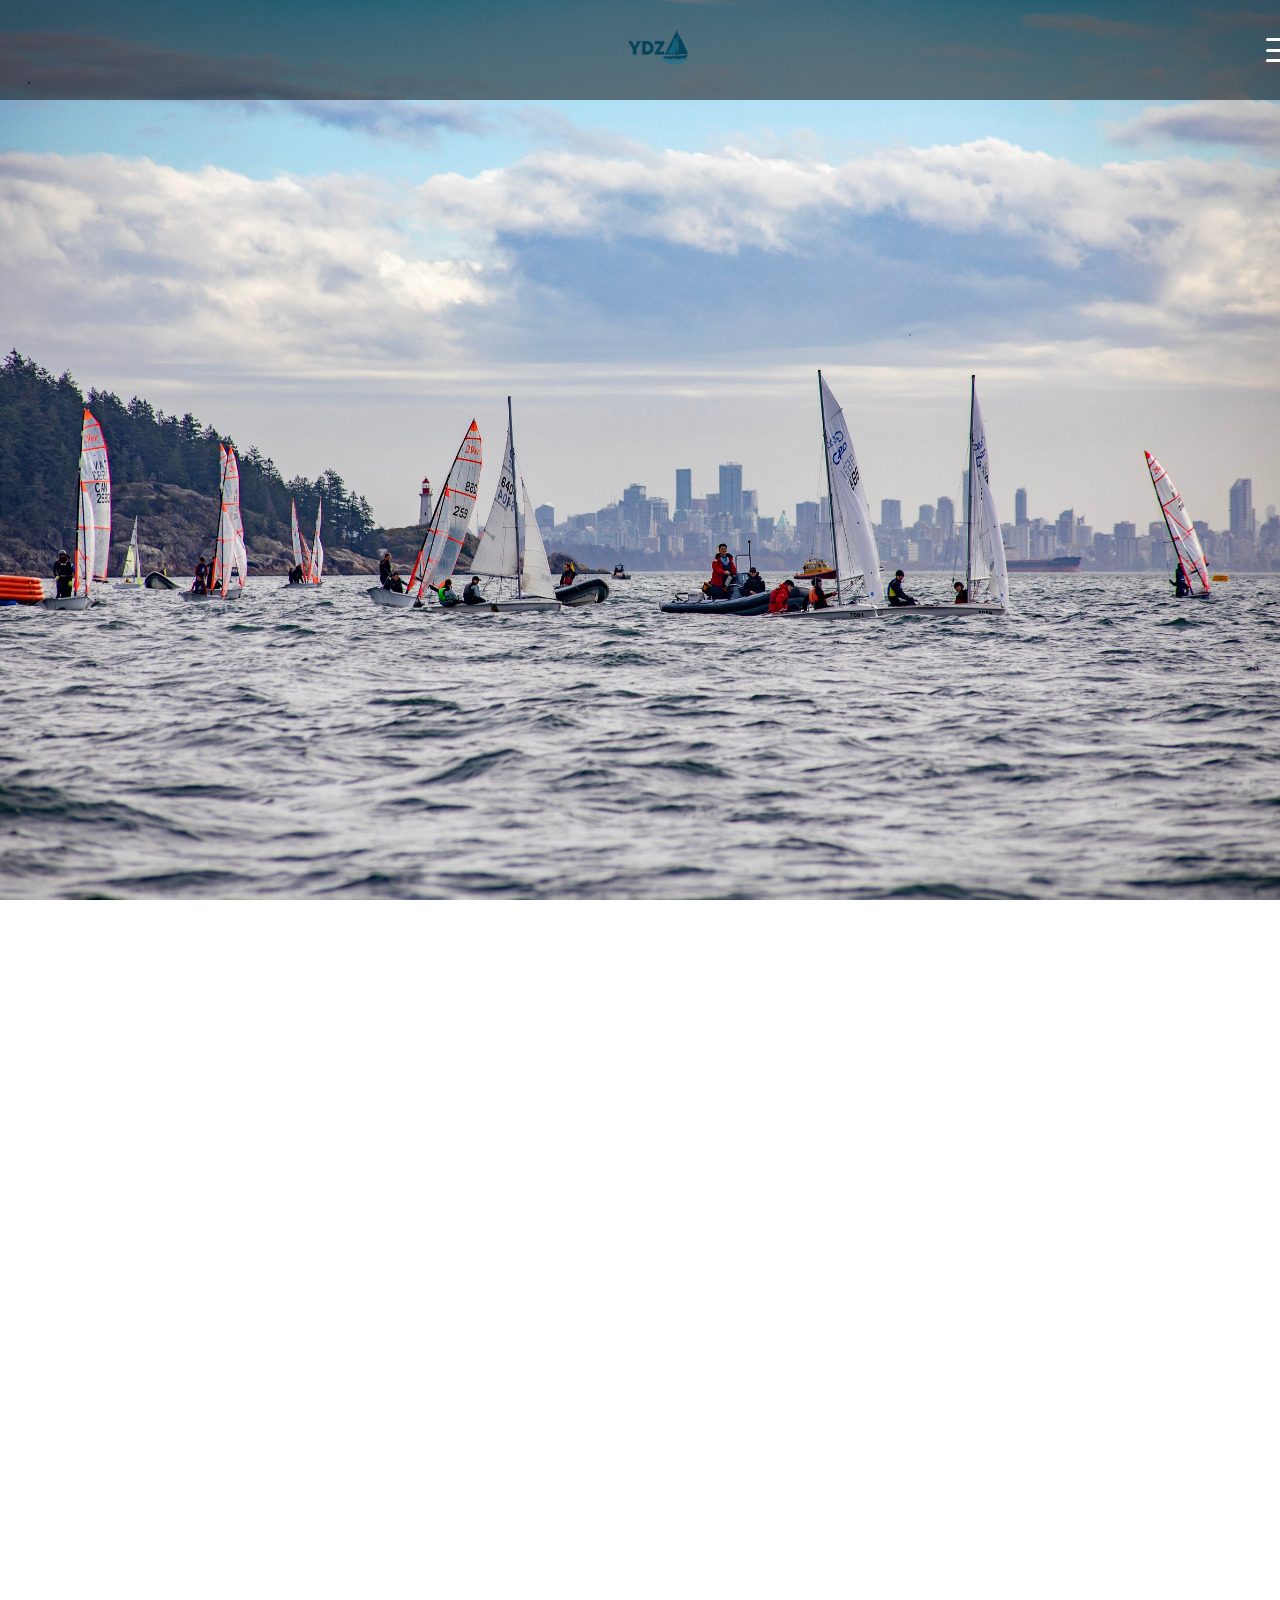
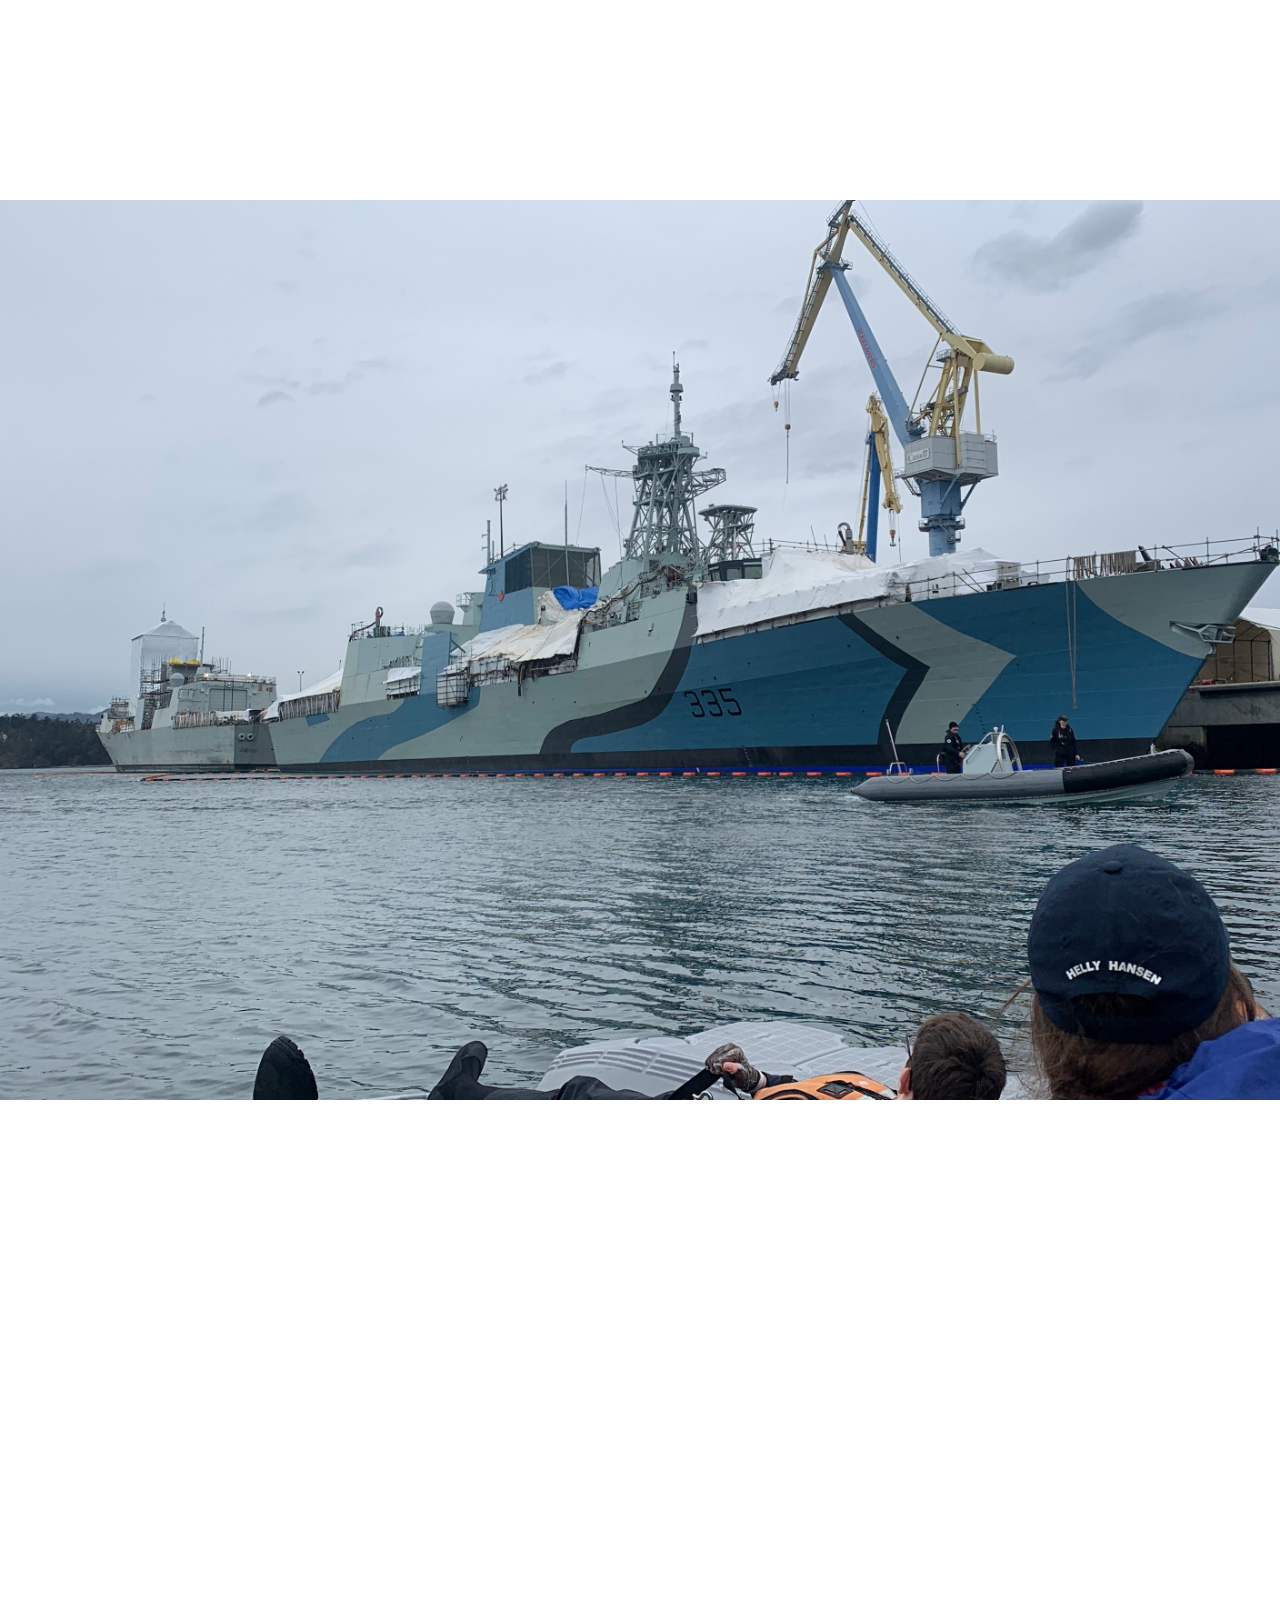
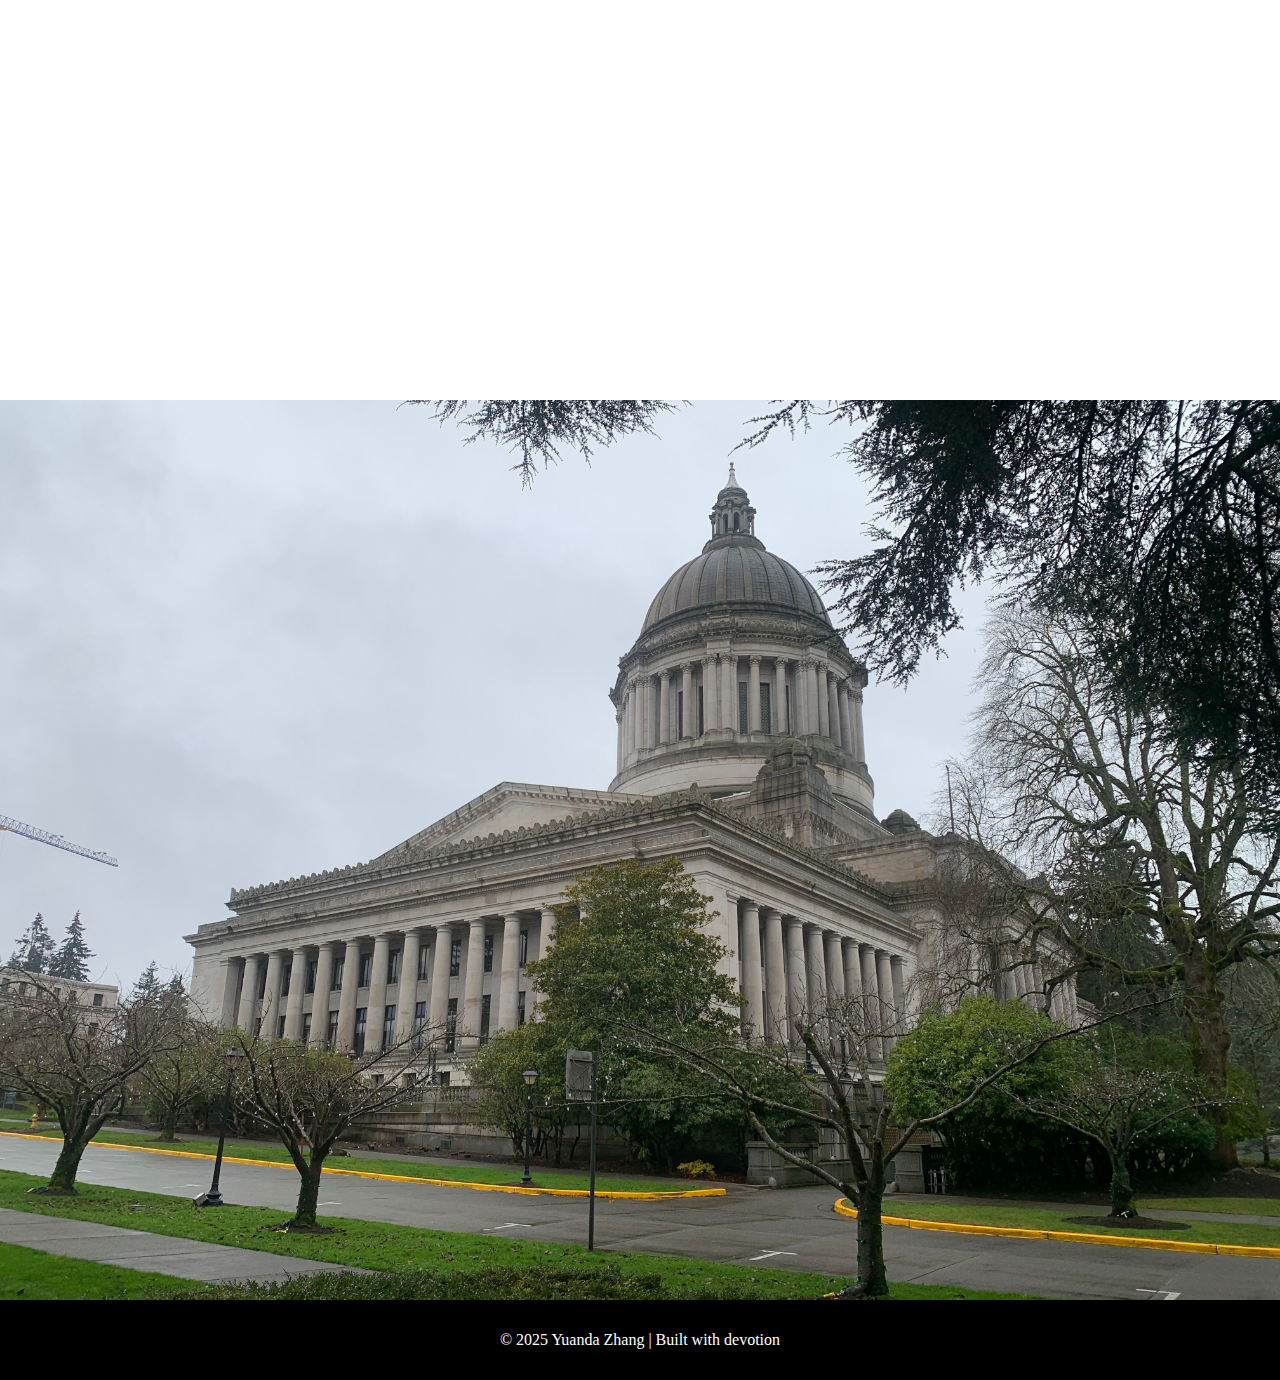
==== index.html @ a69a42a0 "Update index.html" ====
<!DOCTYPE html>
<html lang="en">
<head>
    <meta charset="UTF-8">
    <meta name="viewport" content="width=device-width, initial-scale=1.0">
    <title>World of YDZ</title>
    <style>
        /* Reset, Layout, and Overscroll */
        html, body {
            margin: 0;
            padding: 0;
            overflow-x: hidden;
            overscroll-behavior-y: none; /* Prevent bouncing past top */
        }

        /* Background Sections */
        .background {
            width: 100%;
            height: 100vh;
            background-size: cover;
            background-position: center;
        }
        .bg1 { background-image: url('pumpkinbowlbg.jpeg'); }
        .bg-ship { background-image: url('shipbg.jpeg'); }
        .bg2 { background-image: url('beachbg.jpeg'); }

        /* Header Bar */
        header {
            position: fixed;
            top: 0;
            left: 0;
            width: 100%;
            height: 100px; /* Thicker header */
            background: rgba(0, 0, 0, 0.5);
            display: flex;
            justify-content: center; /* Center the logo */
            align-items: center;
            padding: 0 20px;
            z-index: 10;
        }

        /* Logo Image */
        .logo {
            width: 80px; /* Bigger logo */
            height: 80px;
            object-fit: contain;
        }

        /* Dropdown Menu Positioned Right */
        .dropdown {
            position: absolute;
            top: 50%;
            right: 30px; /* Keep menu visible */
            transform: translateY(-50%);
        }
        .menu-button {
            width: 24px; /* Smaller hamburger */
            height: 24px;
            display: flex;
            flex-direction: column;
            justify-content: space-between;
            background: none;
            border: none;
            padding: 0;
            cursor: pointer;
        }
        .menu-button span {
            display: block;
            width: 100%;
            height: 3px; /* Thinner lines */
            background: white;
            border-radius: 2px;
        }
        .dropdown-content {
            display: none;
            position: absolute;
            right: 0;
            background-color: rgba(0,0,0,0.8);
            min-width: 120px;
            box-shadow: 0 4px 8px rgba(0,0,0,0.2);
            margin-top: 10px;
        }
        .dropdown-content a {
            color: white;
            padding: 10px;
            text-decoration: none;
            display: block;
            text-align: center;
        }
        .dropdown-content a:hover {
            background: rgba(255,255,255,0.2);
        }
        .dropdown:hover .dropdown-content {
            display: block;
        }

        /* Footer */
        footer {
            background: black;
            color: white;
            text-align: center;
            padding: 15px 0;
            position: relative;
            z-index: 5;
        }
        /* Stack backgrounds */
        .bg1, .bg-ship, .bg2 {
            position: relative;
            z-index: -1;
        }
        .bg-ship { margin-top: 100vh; }
        .bg2 { margin-top: 100vh; }
    </style>
</head>
<body>
    <!-- Header with Centered Logo and Hamburger Menu -->
    <header>
        <a href="index.html"><img src="logo1.png" alt="Logo" class="logo"></a>
        <div class="dropdown">
            <button class="menu-button">
                <span></span>
                <span></span>
                <span></span>
            </button>
            <div class="dropdown-content">
                <a href="about.html">About</a>
                <a href="contact.html">Contact</a>
            </div>
        </div>
    </header>

    <!-- Background Sections -->
    <div class="background bg1"></div>
    <div class="background bg-ship"></div>
    <div class="background bg2"></div>

    <!-- Footer Always at Bottom -->
    <footer>
        <p>&copy; 2025 Yuanda Zhang | Built with devotion</p>
    </footer>
</body>
</html>
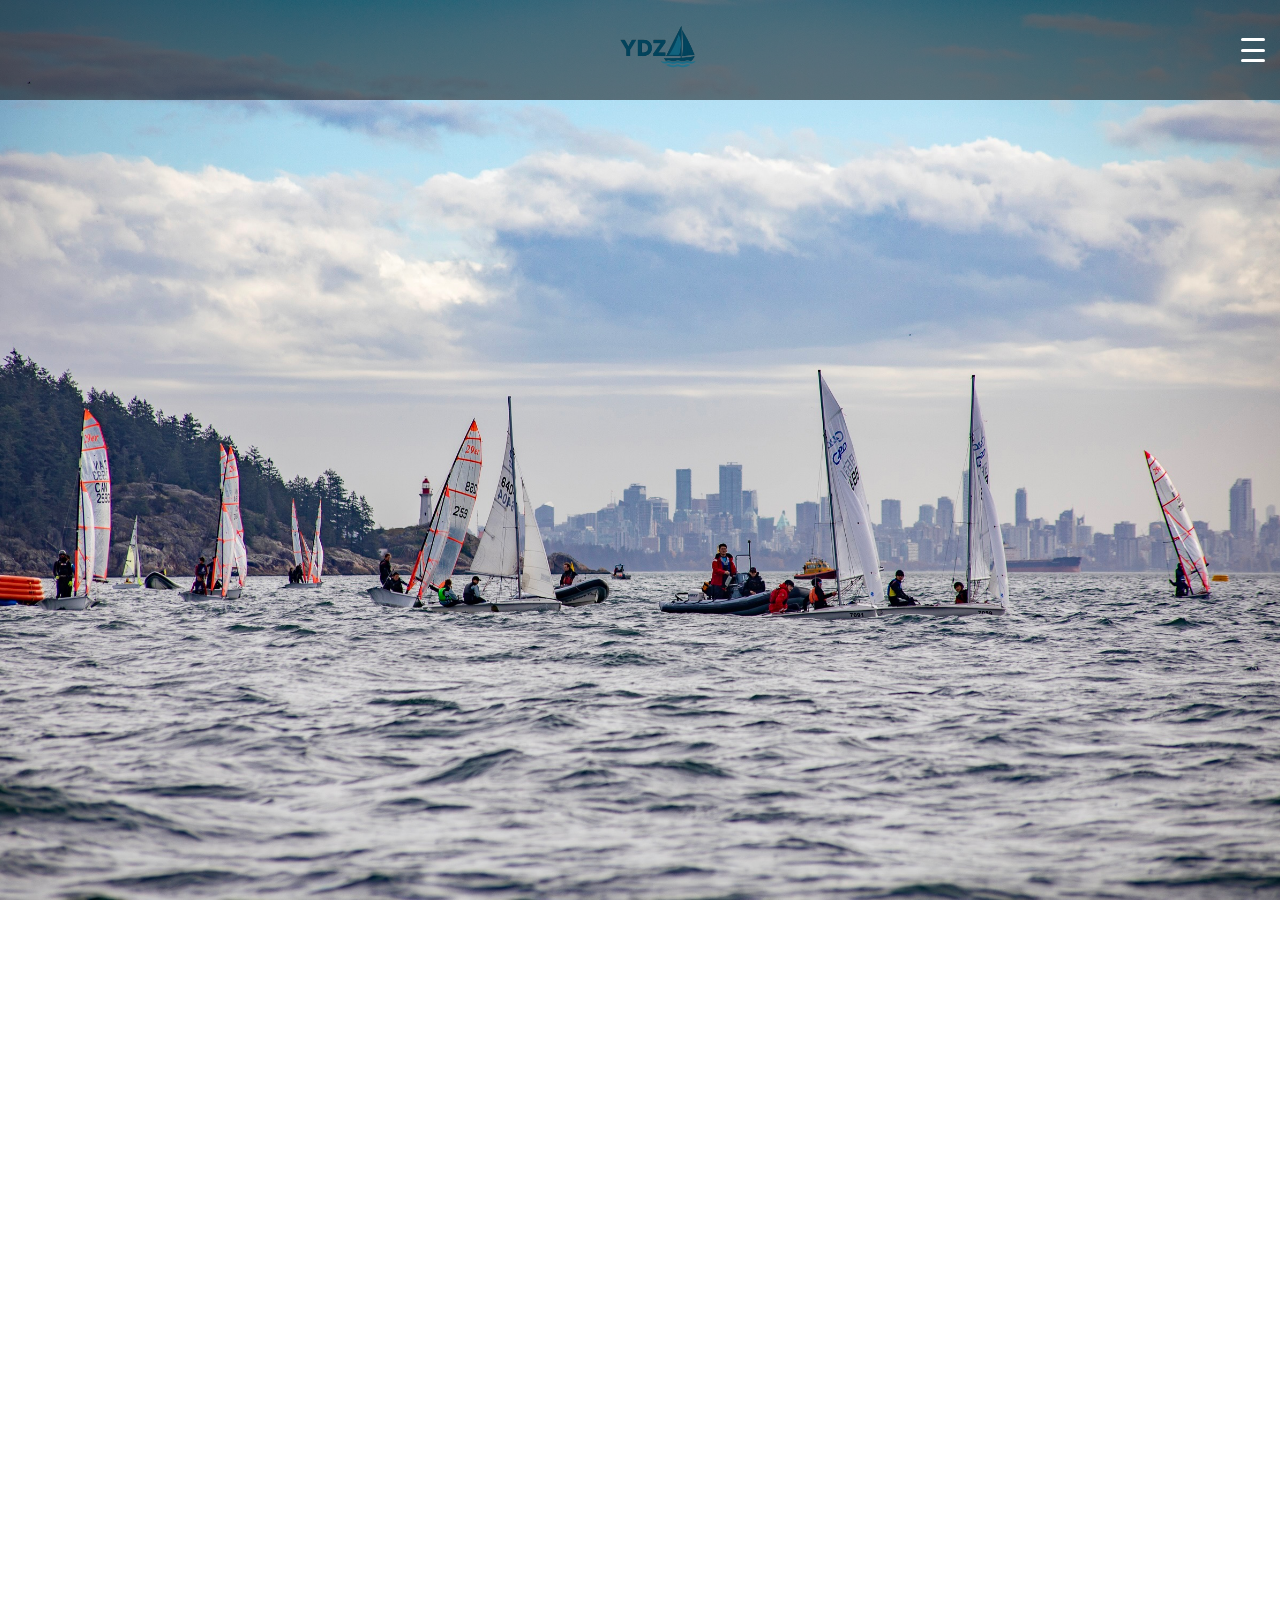
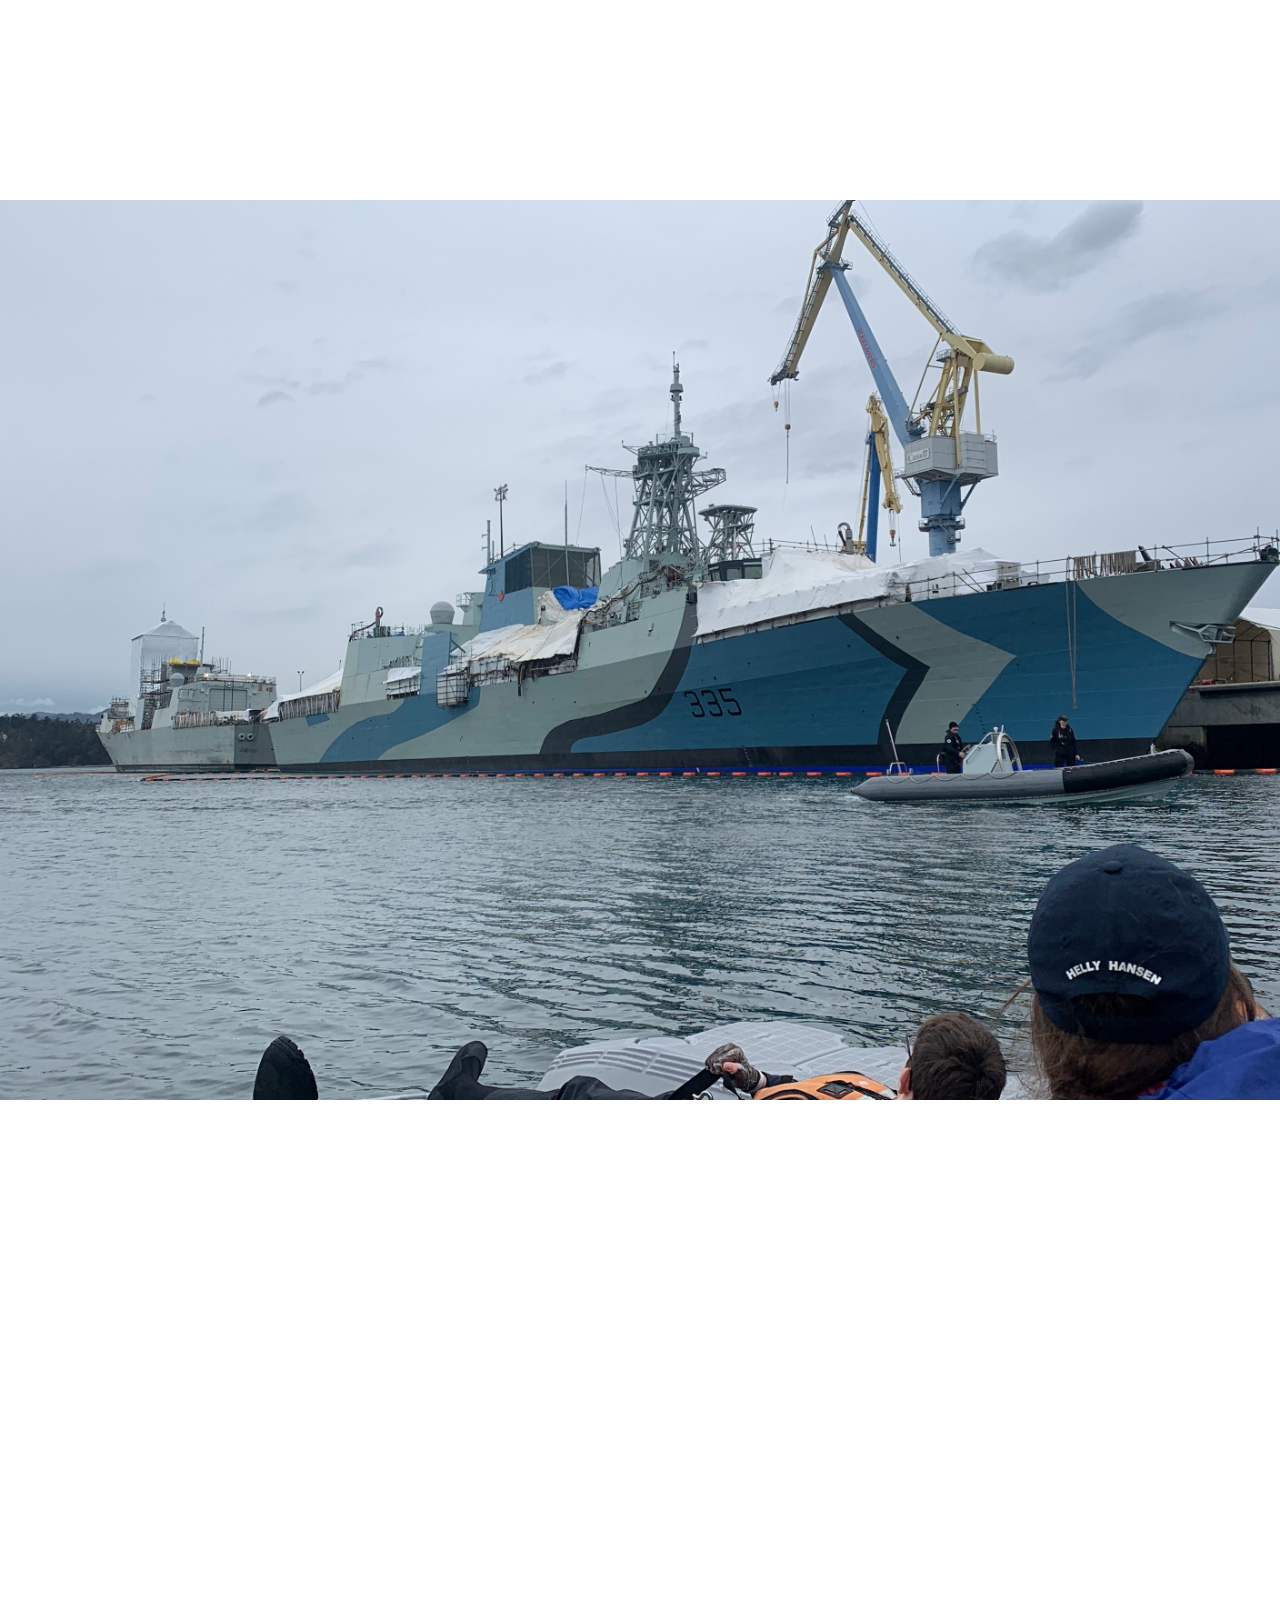
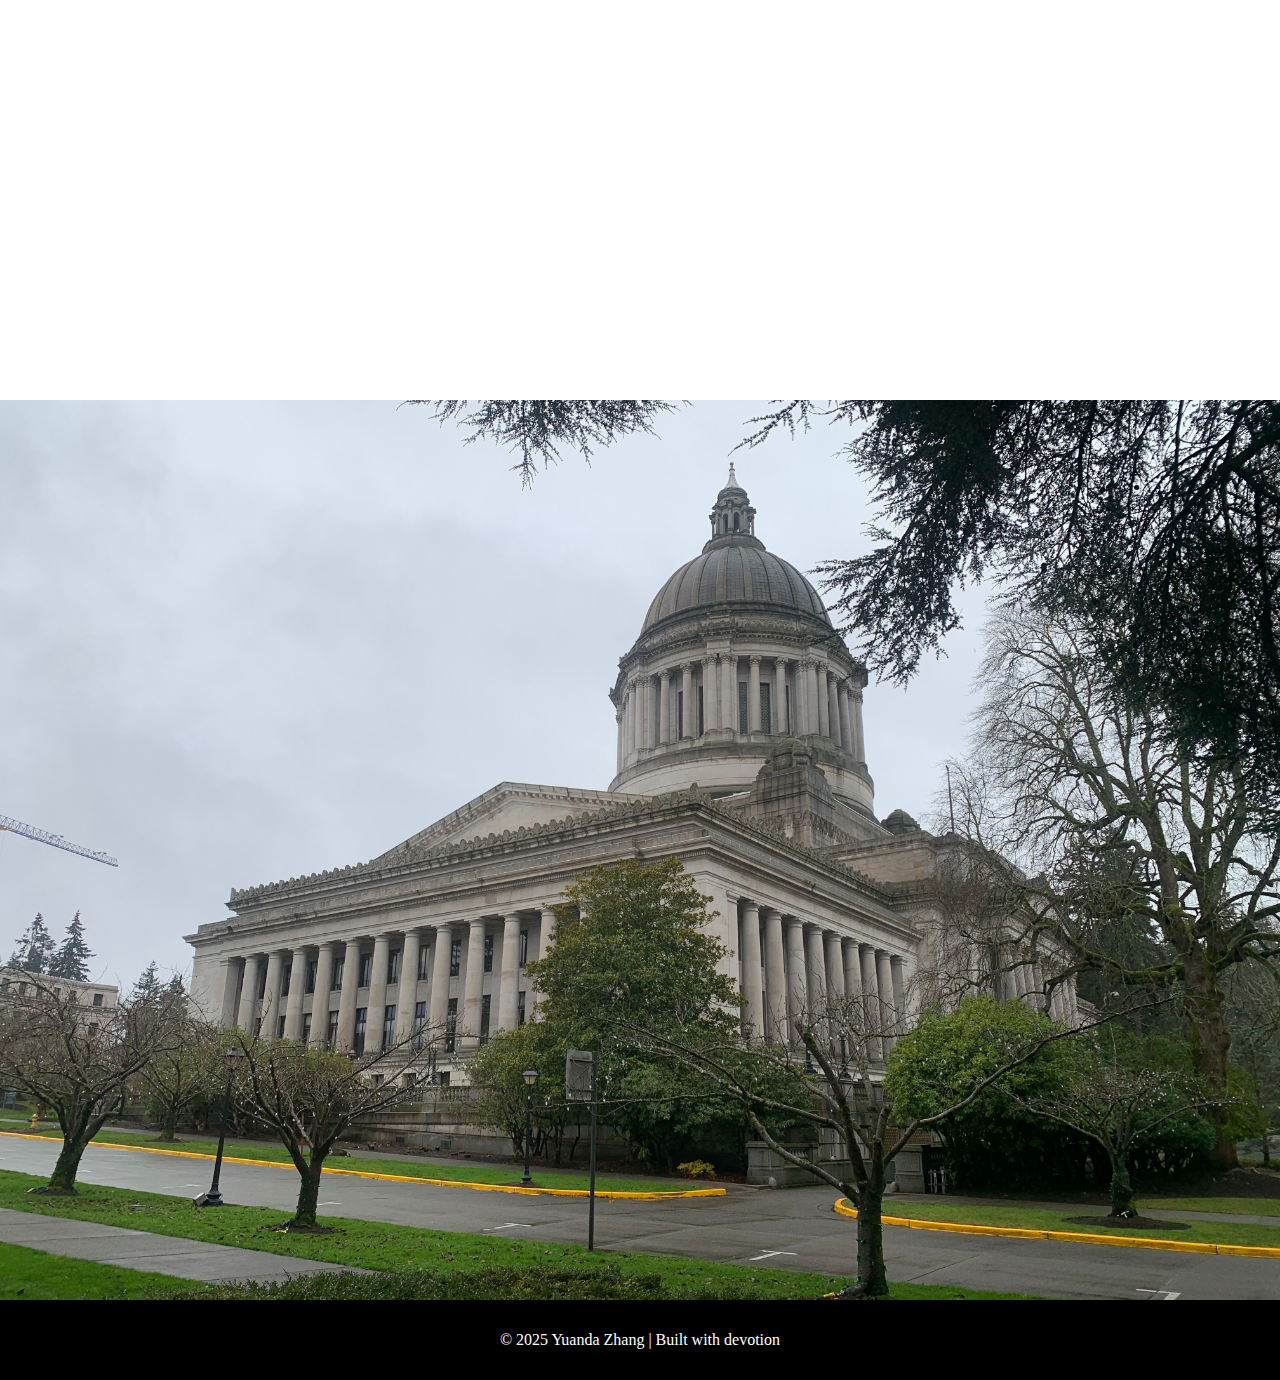
==== commit b3419b85: "Update index.html" ====
--- a/index.html
+++ b/index.html
@@ -41,8 +41,8 @@
 
         /* Logo Image */
         .logo {
-            width: 80px; /* Bigger logo */
-            height: 80px;
+            width: 100px; /* Bigger logo */
+            height: 100px;
             object-fit: contain;
         }
 
@@ -50,7 +50,7 @@
         .dropdown {
             position: absolute;
             top: 50%;
-            right: 30px; /* Keep menu visible */
+            right: 55px; /* Keep menu visible */
             transform: translateY(-50%);
         }
         .menu-button {
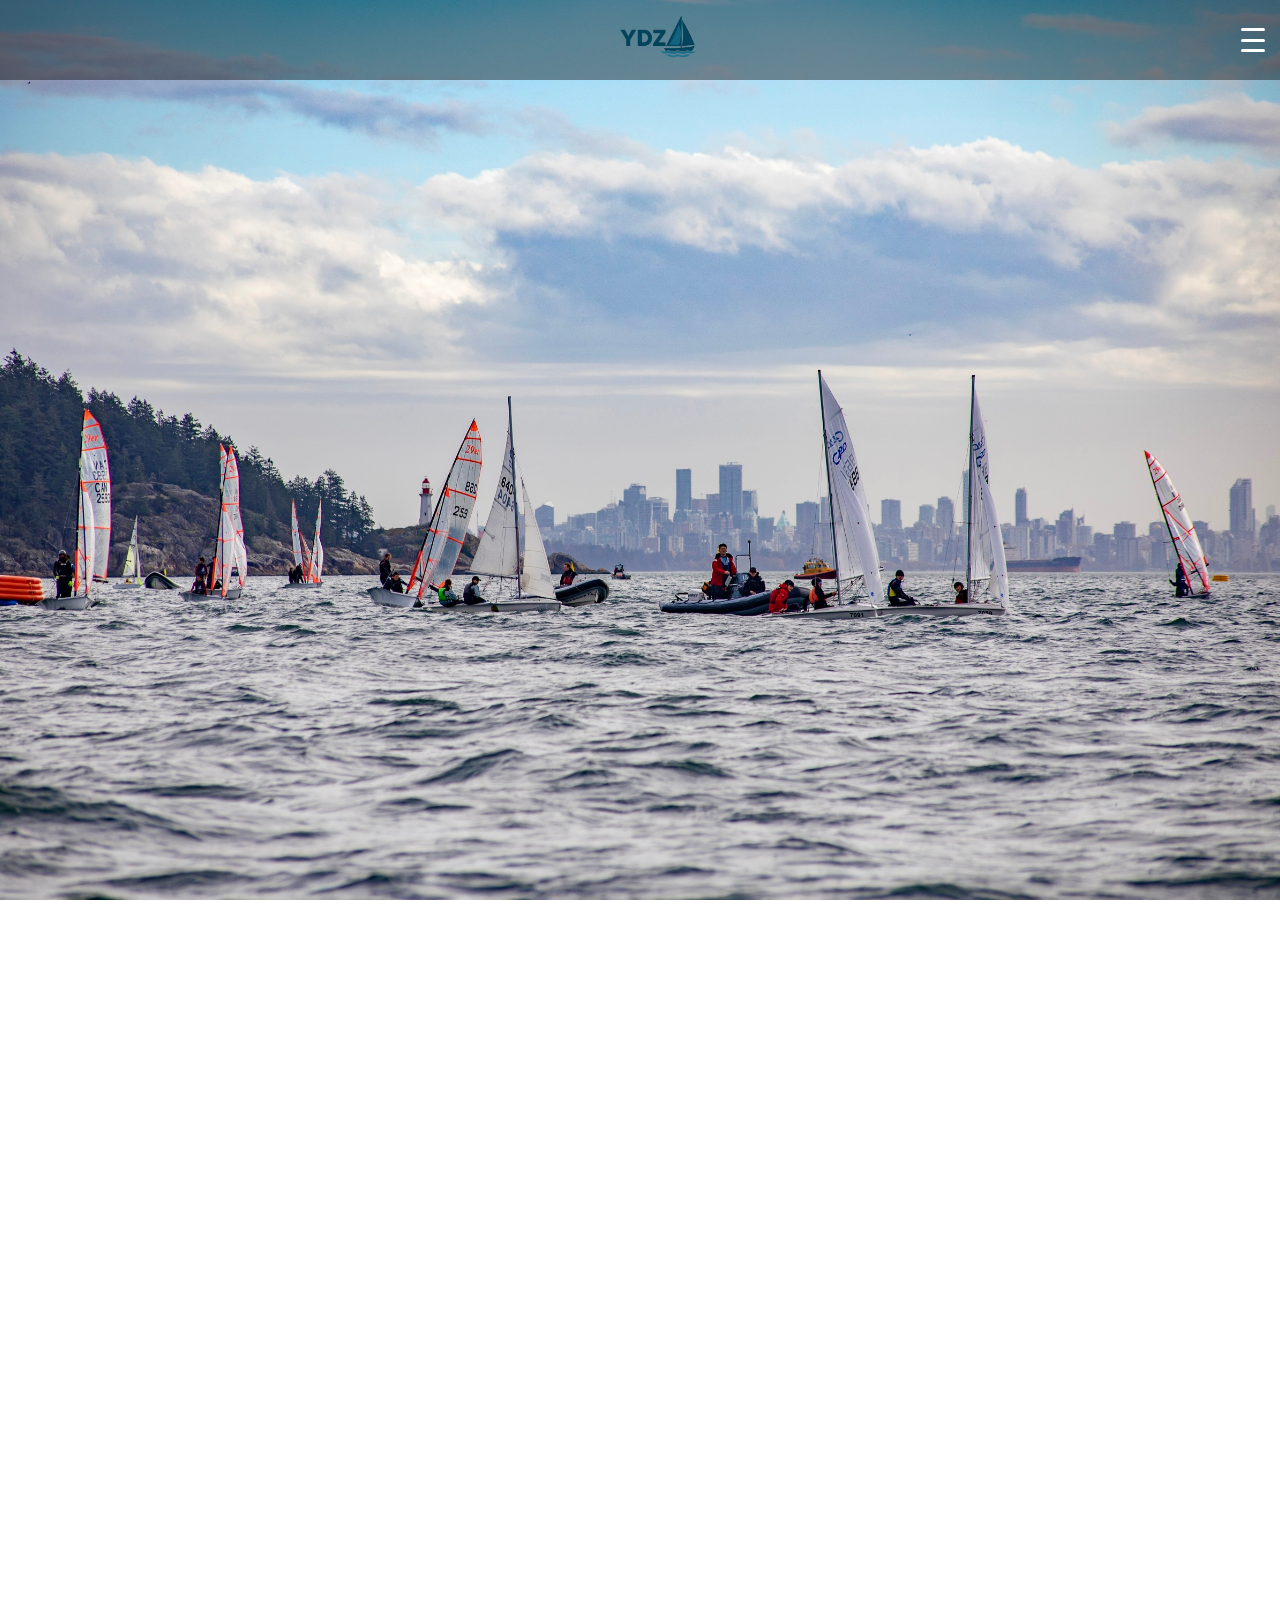
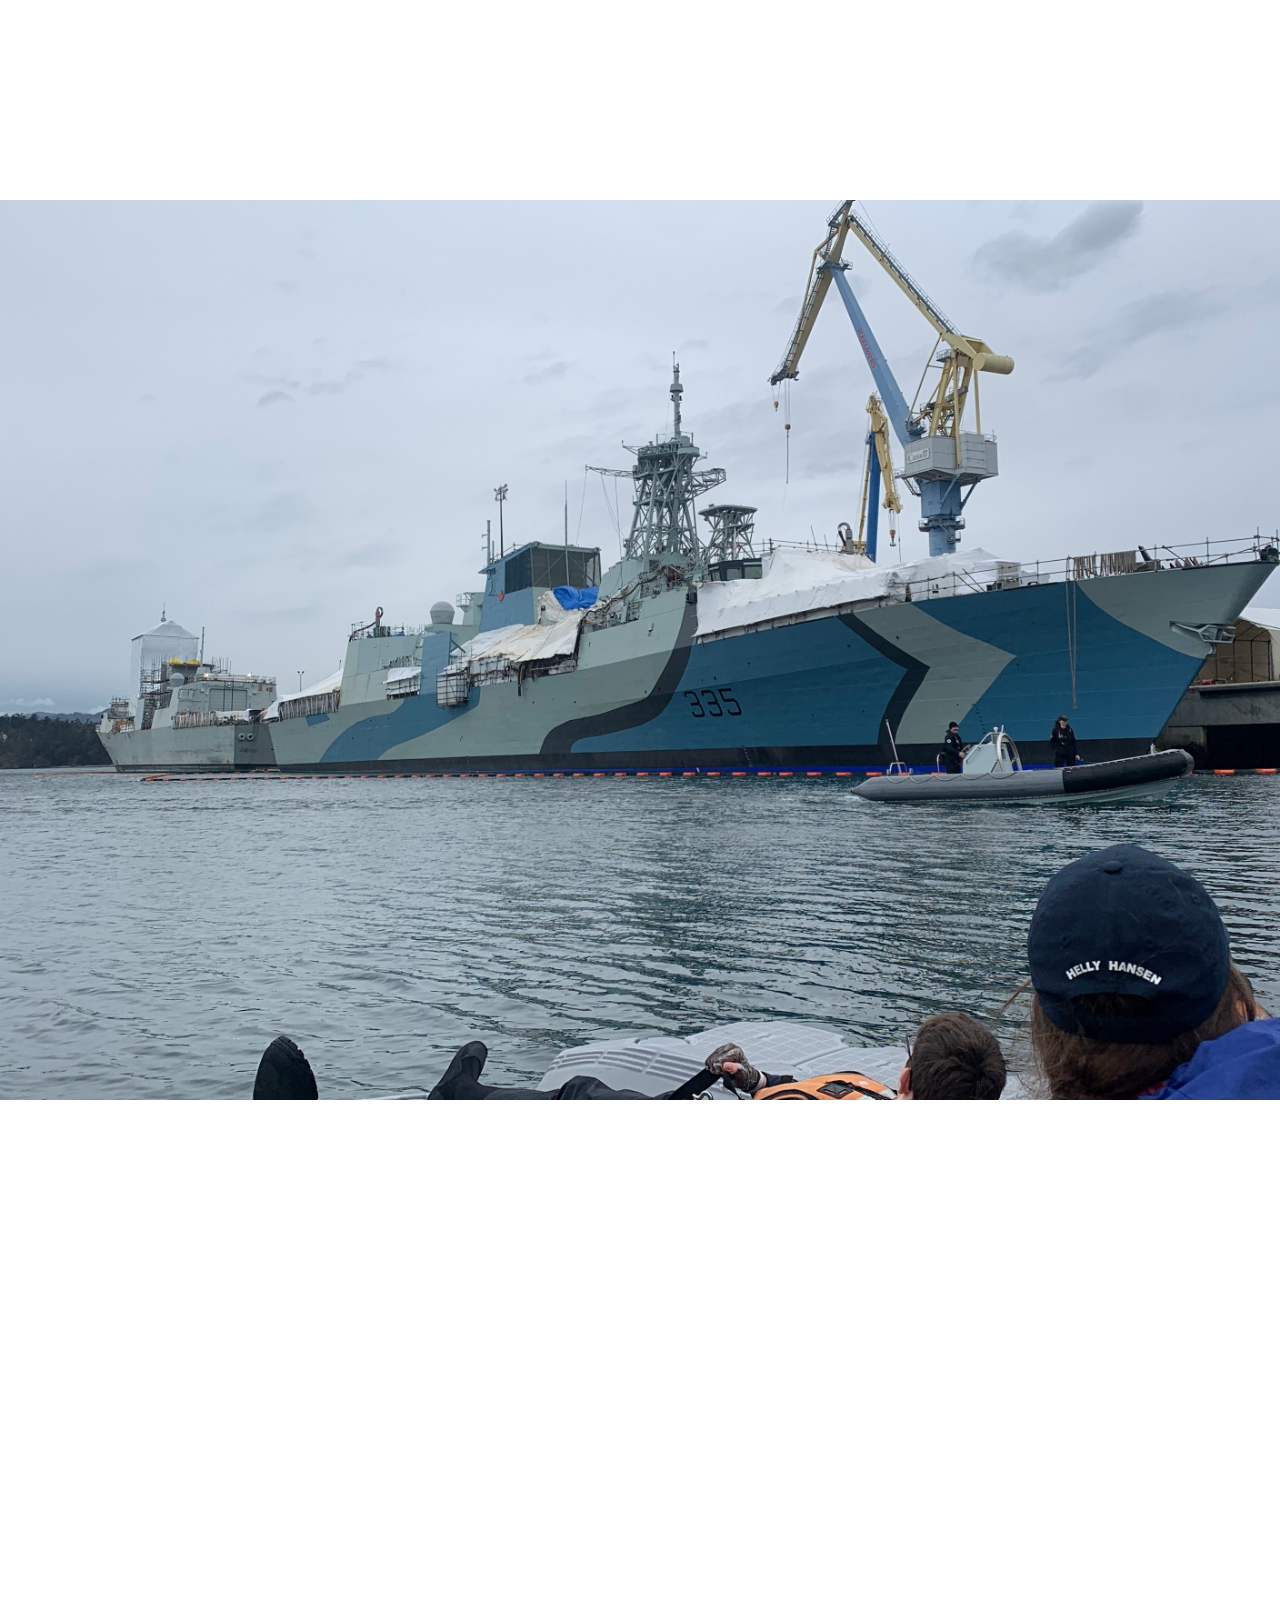
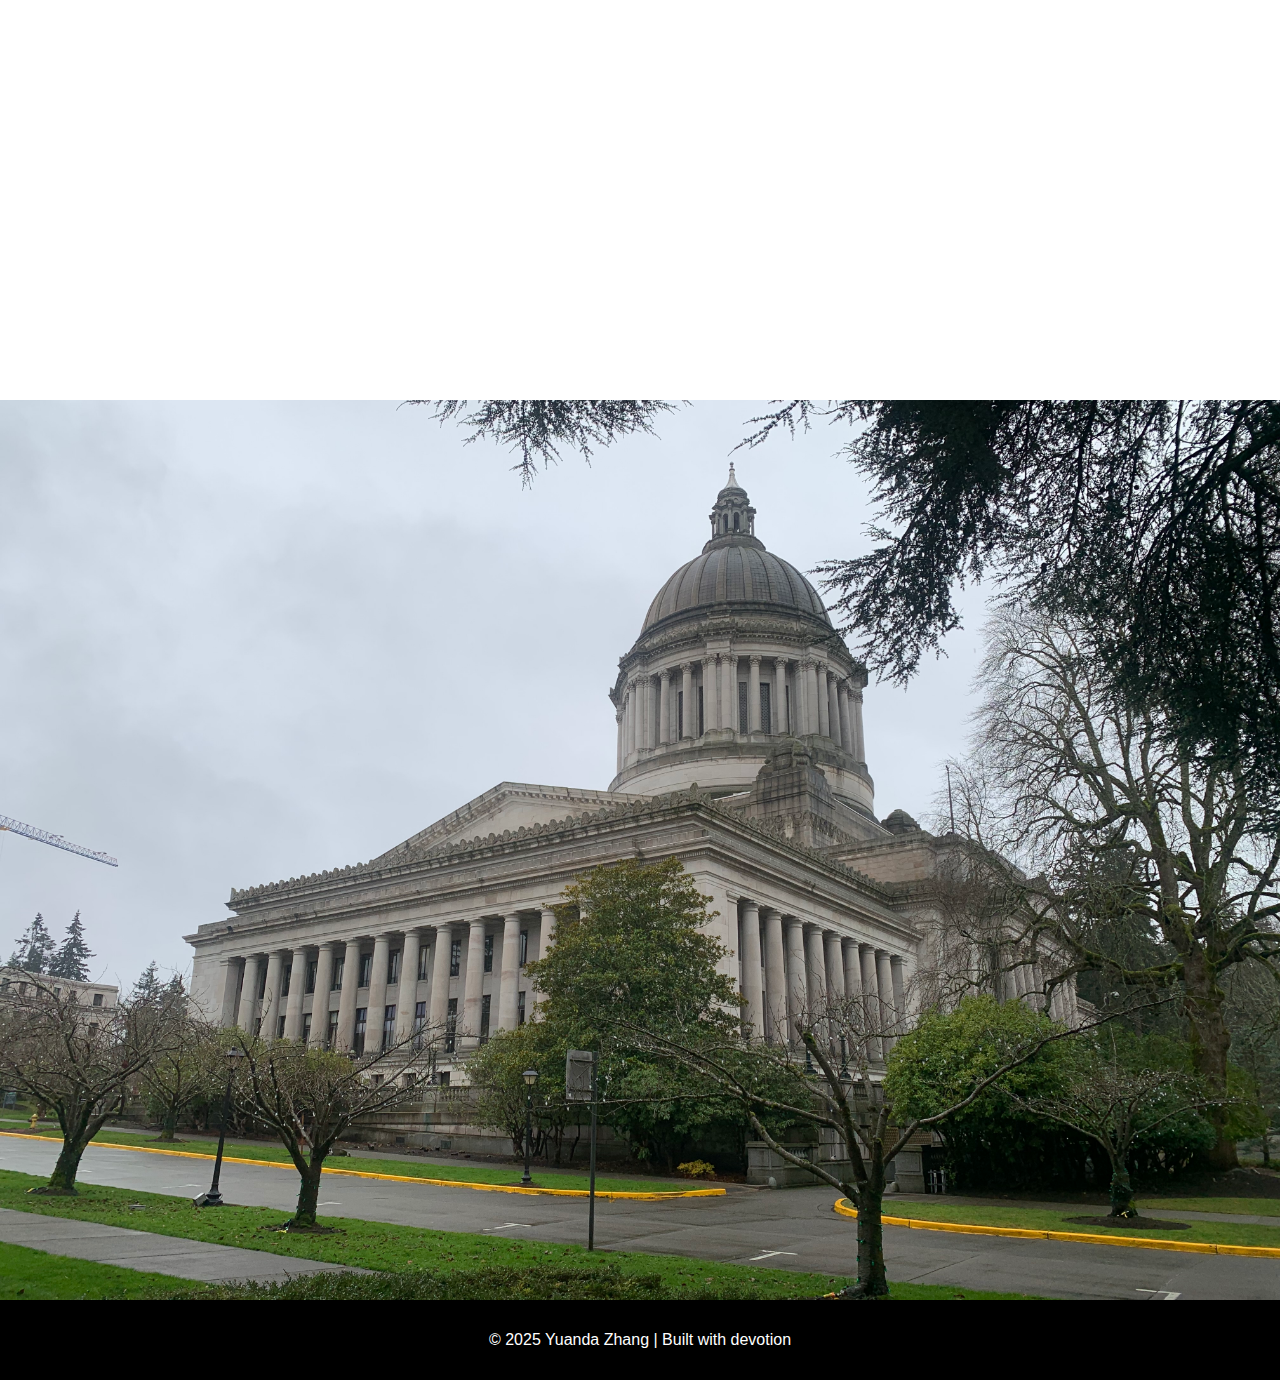
==== commit 1e3ad6c5: "Update index.html" ====
--- a/index.html
+++ b/index.html
@@ -30,8 +30,8 @@
             top: 0;
             left: 0;
             width: 100%;
-            height: 100px; /* Thicker header */
-            background: rgba(0, 0, 0, 0.5);
+            height: 80px; /* Thicker header */
+            background: rgba(0, 0, 0, 0.4);
             display: flex;
             justify-content: center; /* Center the logo */
             align-items: center;
@@ -102,6 +102,7 @@
             padding: 15px 0;
             position: relative;
             z-index: 5;
+            font-family: Arial, sans-serif;
         }
         /* Stack backgrounds */
         .bg1, .bg-ship, .bg2 {
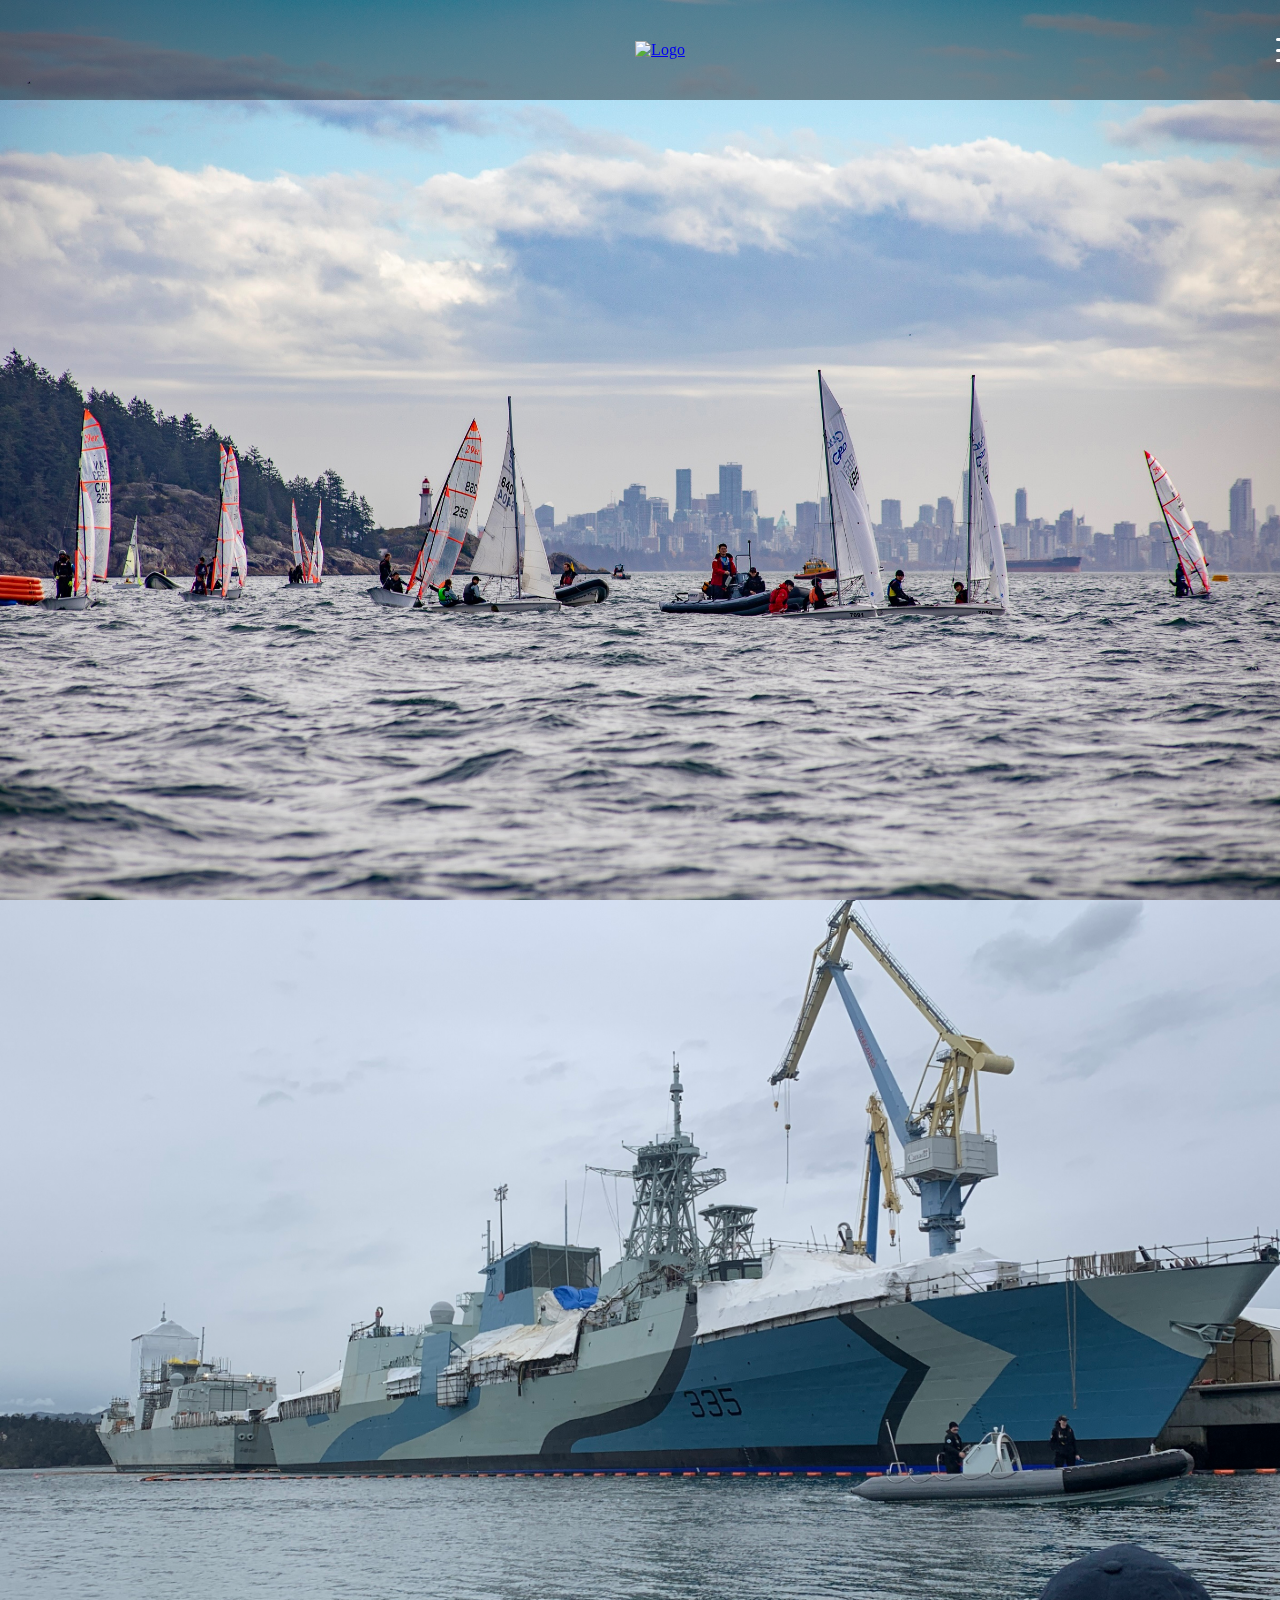
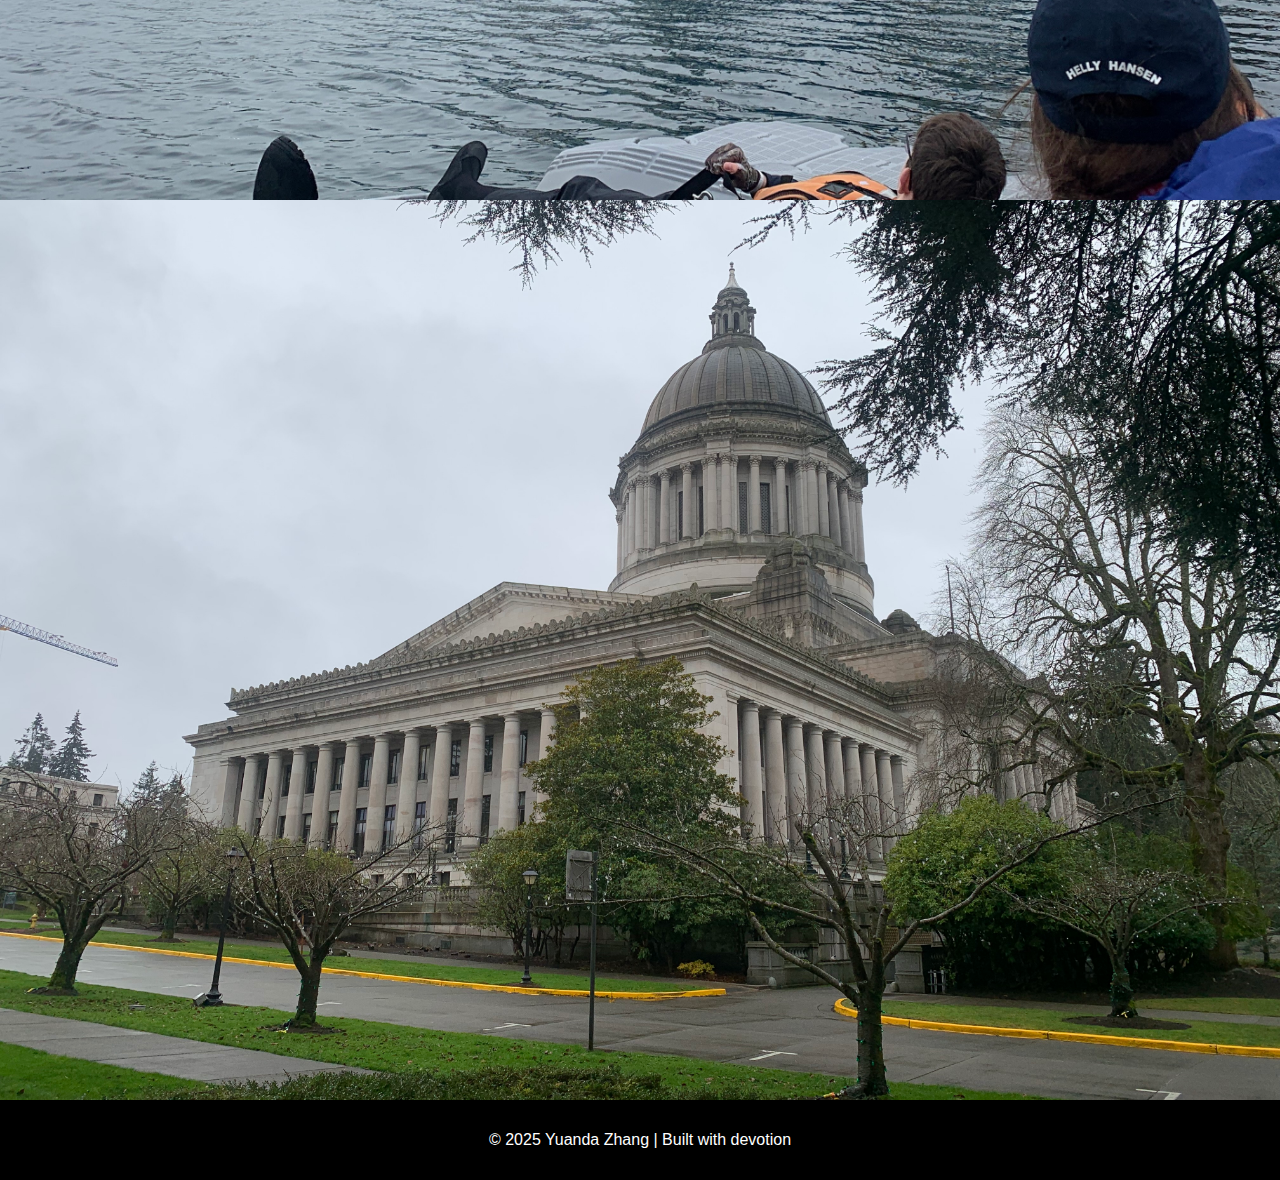
==== commit 5c4d42ab: "Update index.html" ====
--- a/index.html
+++ b/index.html
@@ -5,15 +5,15 @@
     <meta name="viewport" content="width=device-width, initial-scale=1.0">
     <title>World of YDZ</title>
     <style>
-        /* Reset, Layout, and Overscroll */
+        /* Reset and Layout */
         html, body {
             margin: 0;
             padding: 0;
             overflow-x: hidden;
-            overscroll-behavior-y: none; /* Prevent bouncing past top */
+            overscroll-behavior-y: none; /* Prevent overscroll bounce */
         }
-
-        /* Background Sections */
+        
+        /* Background Sections: stack without gaps */
         .background {
             width: 100%;
             height: 100vh;
@@ -30,10 +30,10 @@
             top: 0;
             left: 0;
             width: 100%;
-            height: 80px; /* Thicker header */
+            height: 100px;
             background: rgba(0, 0, 0, 0.4);
             display: flex;
-            justify-content: center; /* Center the logo */
+            justify-content: center;
             align-items: center;
             padding: 0 20px;
             z-index: 10;
@@ -41,7 +41,7 @@
 
         /* Logo Image */
         .logo {
-            width: 100px; /* Bigger logo */
+            width: 100px;
             height: 100px;
             object-fit: contain;
         }
@@ -50,35 +50,35 @@
         .dropdown {
             position: absolute;
             top: 50%;
-            right: 55px; /* Keep menu visible */
+            right: 20px;
             transform: translateY(-50%);
         }
         .menu-button {
-            width: 24px; /* Smaller hamburger */
+            width: 24px;
             height: 24px;
+            background: none;
+            border: none;
             display: flex;
             flex-direction: column;
             justify-content: space-between;
-            background: none;
-            border: none;
             padding: 0;
             cursor: pointer;
         }
         .menu-button span {
             display: block;
             width: 100%;
-            height: 3px; /* Thinner lines */
+            height: 3px;
             background: white;
             border-radius: 2px;
         }
         .dropdown-content {
             display: none;
             position: absolute;
+            top: 100%; /* Directly below button */
             right: 0;
             background-color: rgba(0,0,0,0.8);
             min-width: 120px;
             box-shadow: 0 4px 8px rgba(0,0,0,0.2);
-            margin-top: 10px;
         }
         .dropdown-content a {
             color: white;
@@ -104,19 +104,12 @@
             z-index: 5;
             font-family: Arial, sans-serif;
         }
-        /* Stack backgrounds */
-        .bg1, .bg-ship, .bg2 {
-            position: relative;
-            z-index: -1;
-        }
-        .bg-ship { margin-top: 100vh; }
-        .bg2 { margin-top: 100vh; }
     </style>
 </head>
 <body>
     <!-- Header with Centered Logo and Hamburger Menu -->
     <header>
-        <a href="index.html"><img src="logo1.png" alt="Logo" class="logo"></a>
+        <a href="index.html"><img src="testlogo.png" alt="Logo" class="logo"></a>
         <div class="dropdown">
             <button class="menu-button">
                 <span></span>
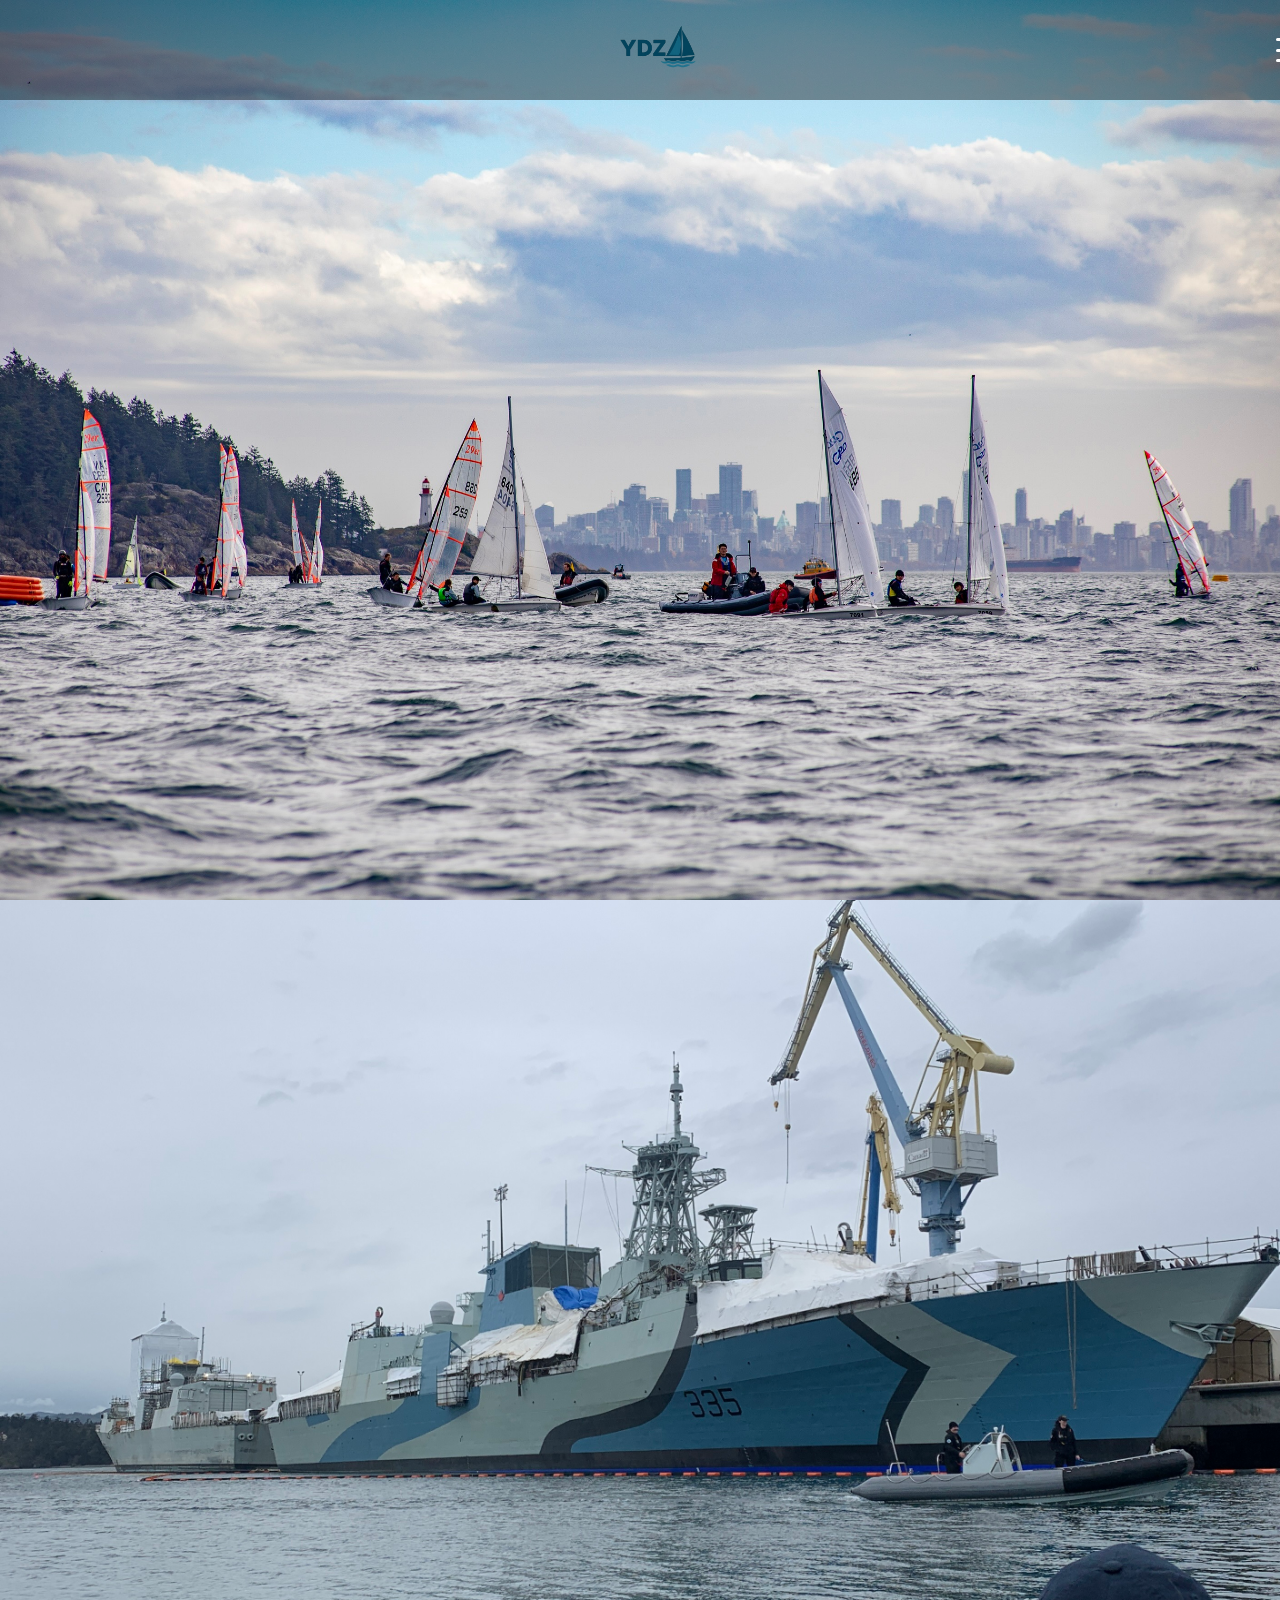
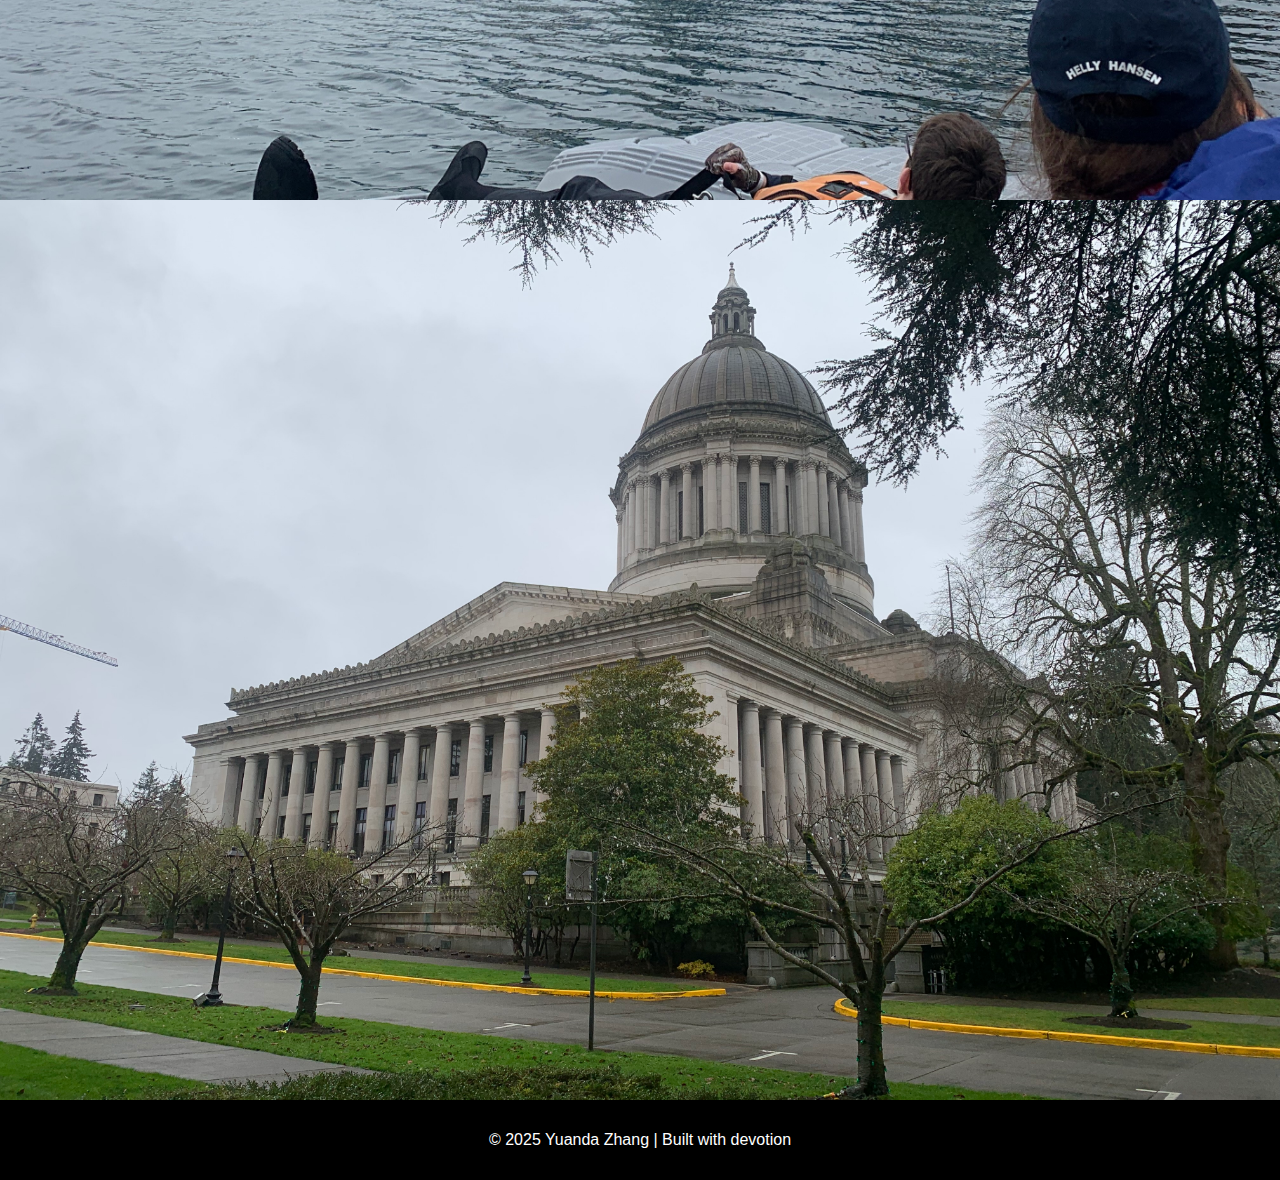
==== commit 75cac5b8: "Update index.html" ====
--- a/index.html
+++ b/index.html
@@ -109,7 +109,7 @@
 <body>
     <!-- Header with Centered Logo and Hamburger Menu -->
     <header>
-        <a href="index.html"><img src="testlogo.png" alt="Logo" class="logo"></a>
+        <a href="index.html"><img src="logo1.png" alt="Logo" class="logo"></a>
         <div class="dropdown">
             <button class="menu-button">
                 <span></span>
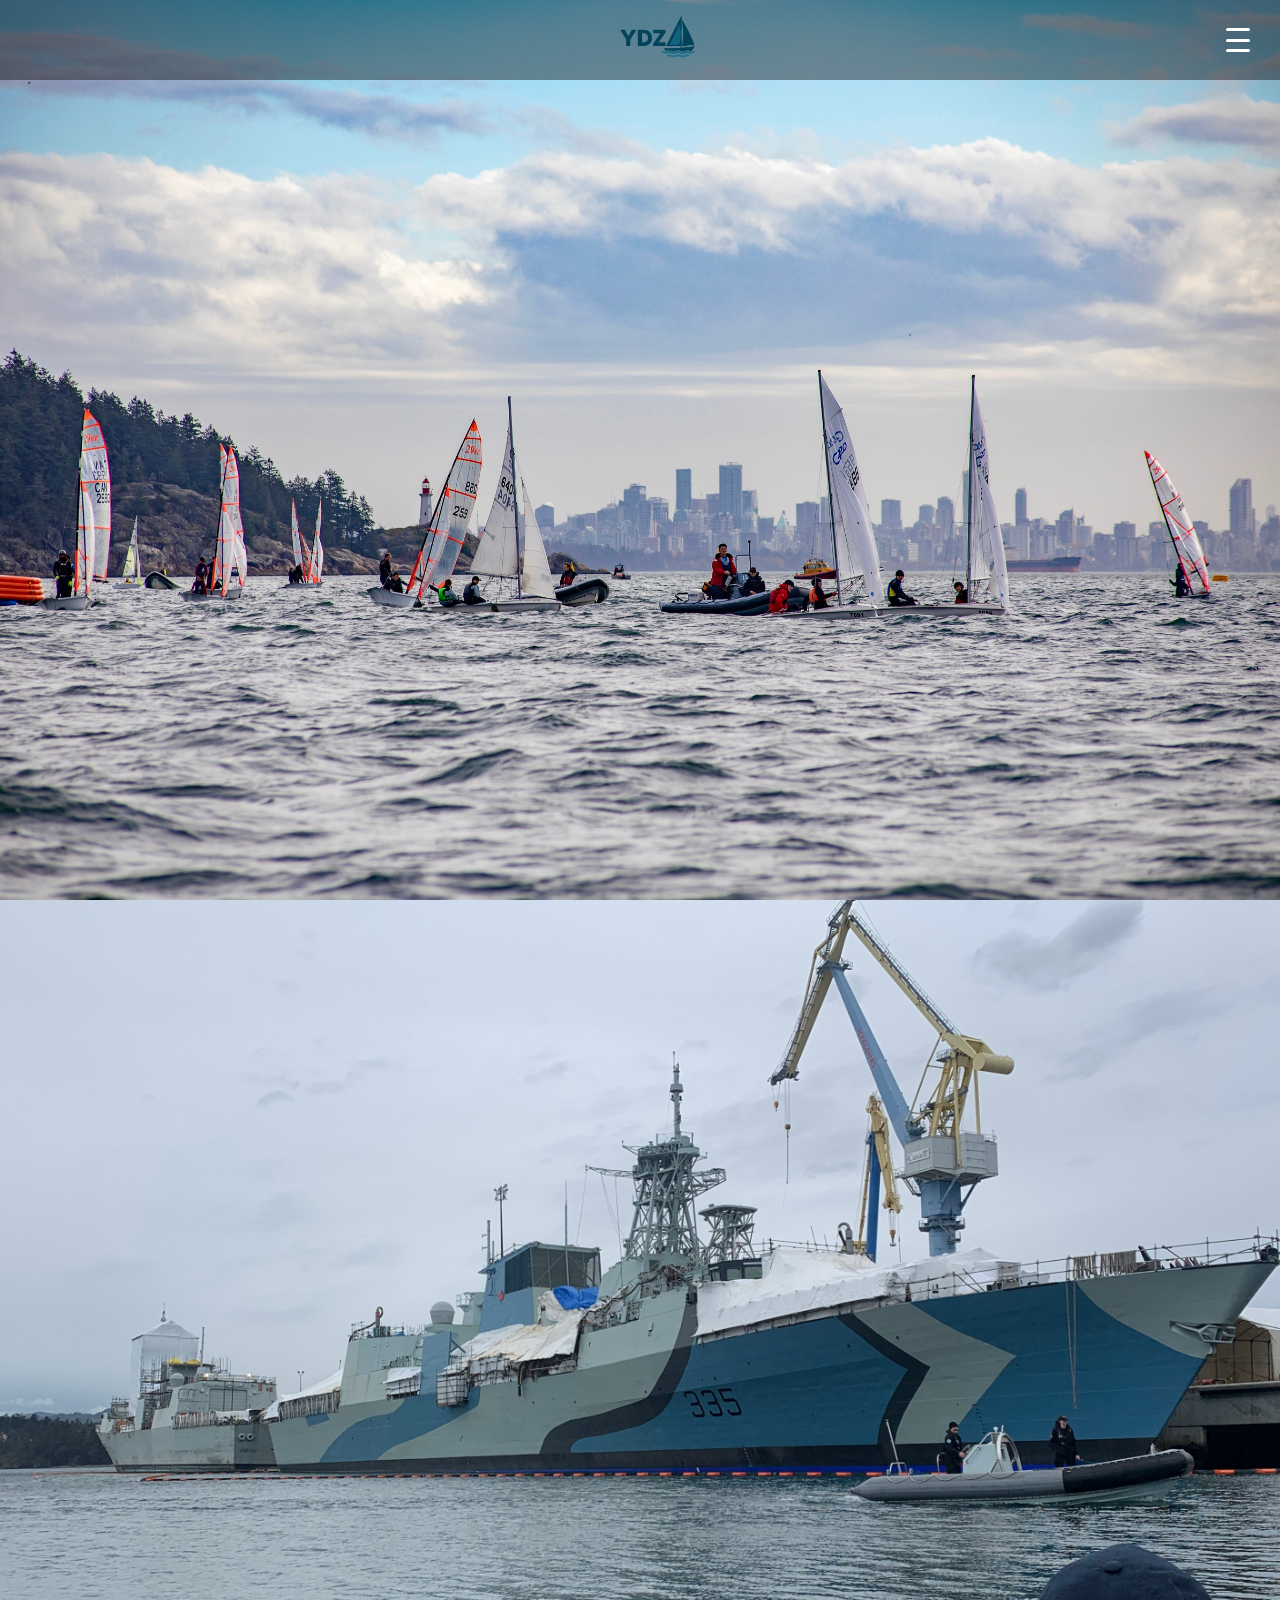
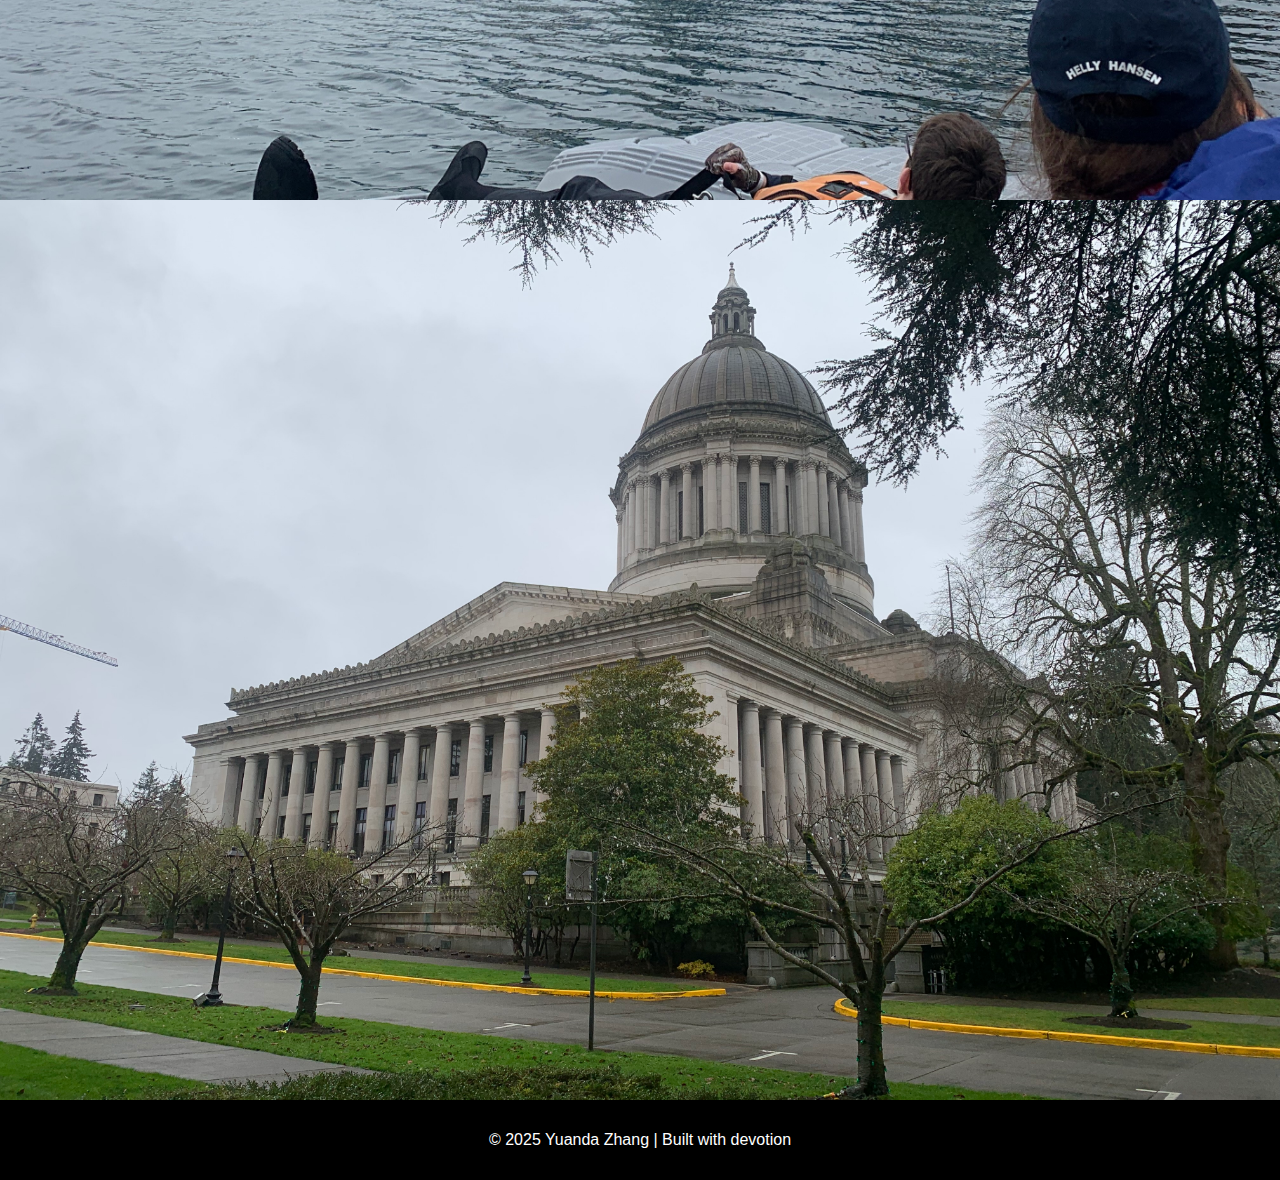
==== commit 4af0c83b: "Update index.html" ====
--- a/index.html
+++ b/index.html
@@ -30,7 +30,7 @@
             top: 0;
             left: 0;
             width: 100%;
-            height: 100px;
+            height: 80px;
             background: rgba(0, 0, 0, 0.4);
             display: flex;
             justify-content: center;
@@ -50,7 +50,7 @@
         .dropdown {
             position: absolute;
             top: 50%;
-            right: 20px;
+            right: 70px;
             transform: translateY(-50%);
         }
         .menu-button {
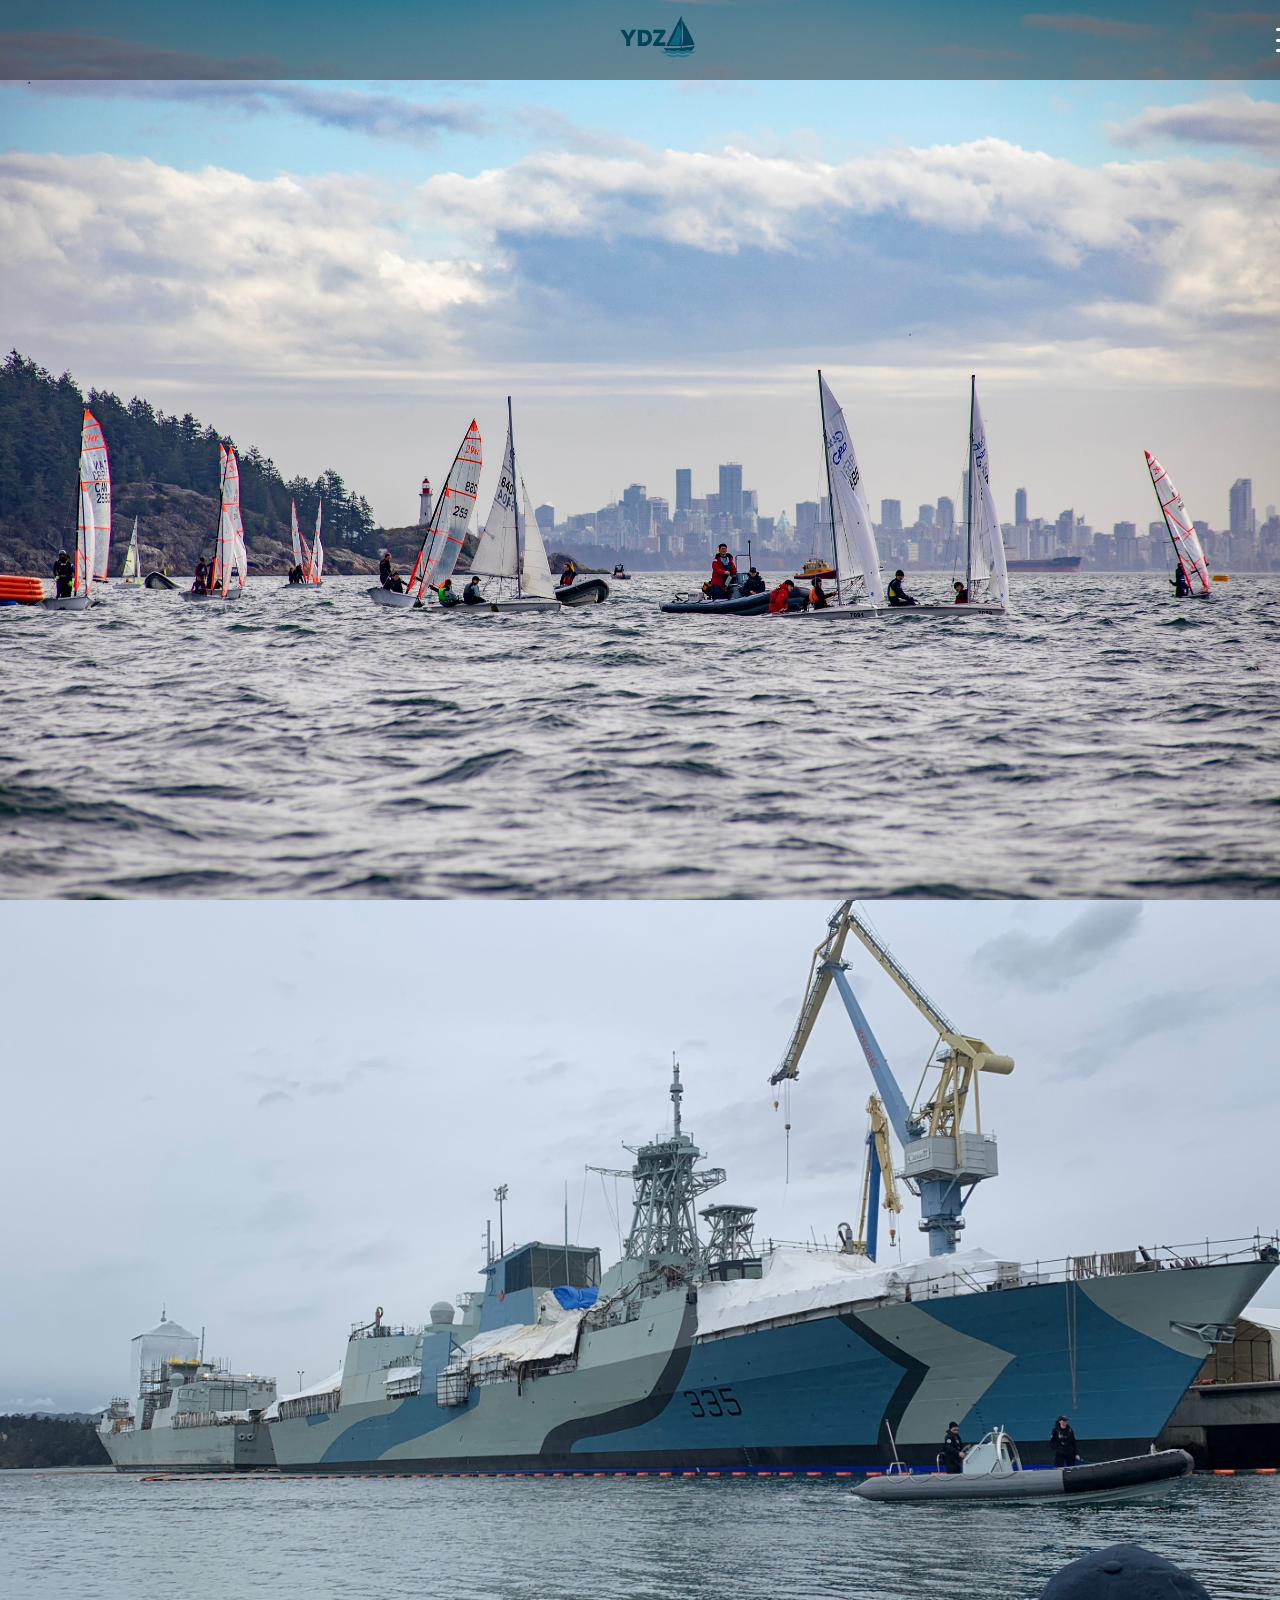
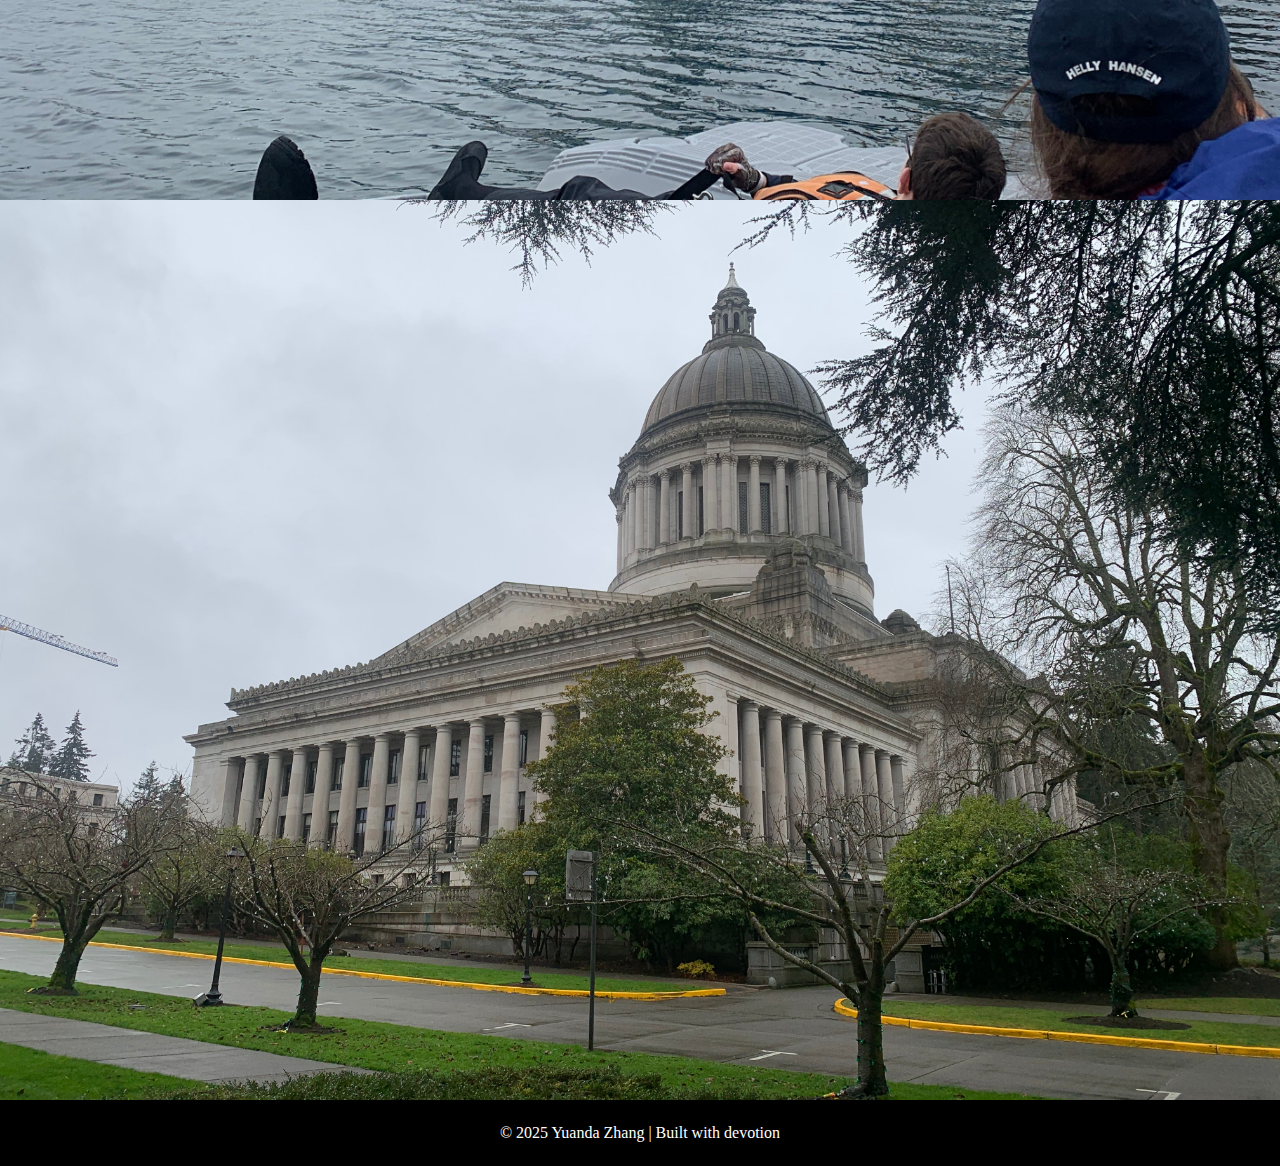
==== commit bbcfba6c: "Update index.html" ====
--- a/index.html
+++ b/index.html
@@ -10,7 +10,7 @@
             margin: 0;
             padding: 0;
             overflow-x: hidden;
-            overscroll-behavior-y: none; /* Prevent overscroll bounce */
+            overscroll-behavior-y: none;
         }
         
         /* Background Sections: stack without gaps */
@@ -50,7 +50,7 @@
         .dropdown {
             position: absolute;
             top: 50%;
-            right: 70px;
+            right: 20px;
             transform: translateY(-50%);
         }
         .menu-button {
@@ -74,11 +74,14 @@
         .dropdown-content {
             display: none;
             position: absolute;
-            top: 100%; /* Directly below button */
+            top: 100%;
             right: 0;
             background-color: rgba(0,0,0,0.8);
             min-width: 120px;
             box-shadow: 0 4px 8px rgba(0,0,0,0.2);
+            border-radius: 8px;
+            font-family: Arial, sans-serif;
+            overflow: hidden;
         }
         .dropdown-content a {
             color: white;
@@ -99,10 +102,9 @@
             background: black;
             color: white;
             text-align: center;
-            padding: 15px 0;
+            padding: 8px 0; /* Thinner footer */
             position: relative;
             z-index: 5;
-            font-family: Arial, sans-serif;
         }
     </style>
 </head>
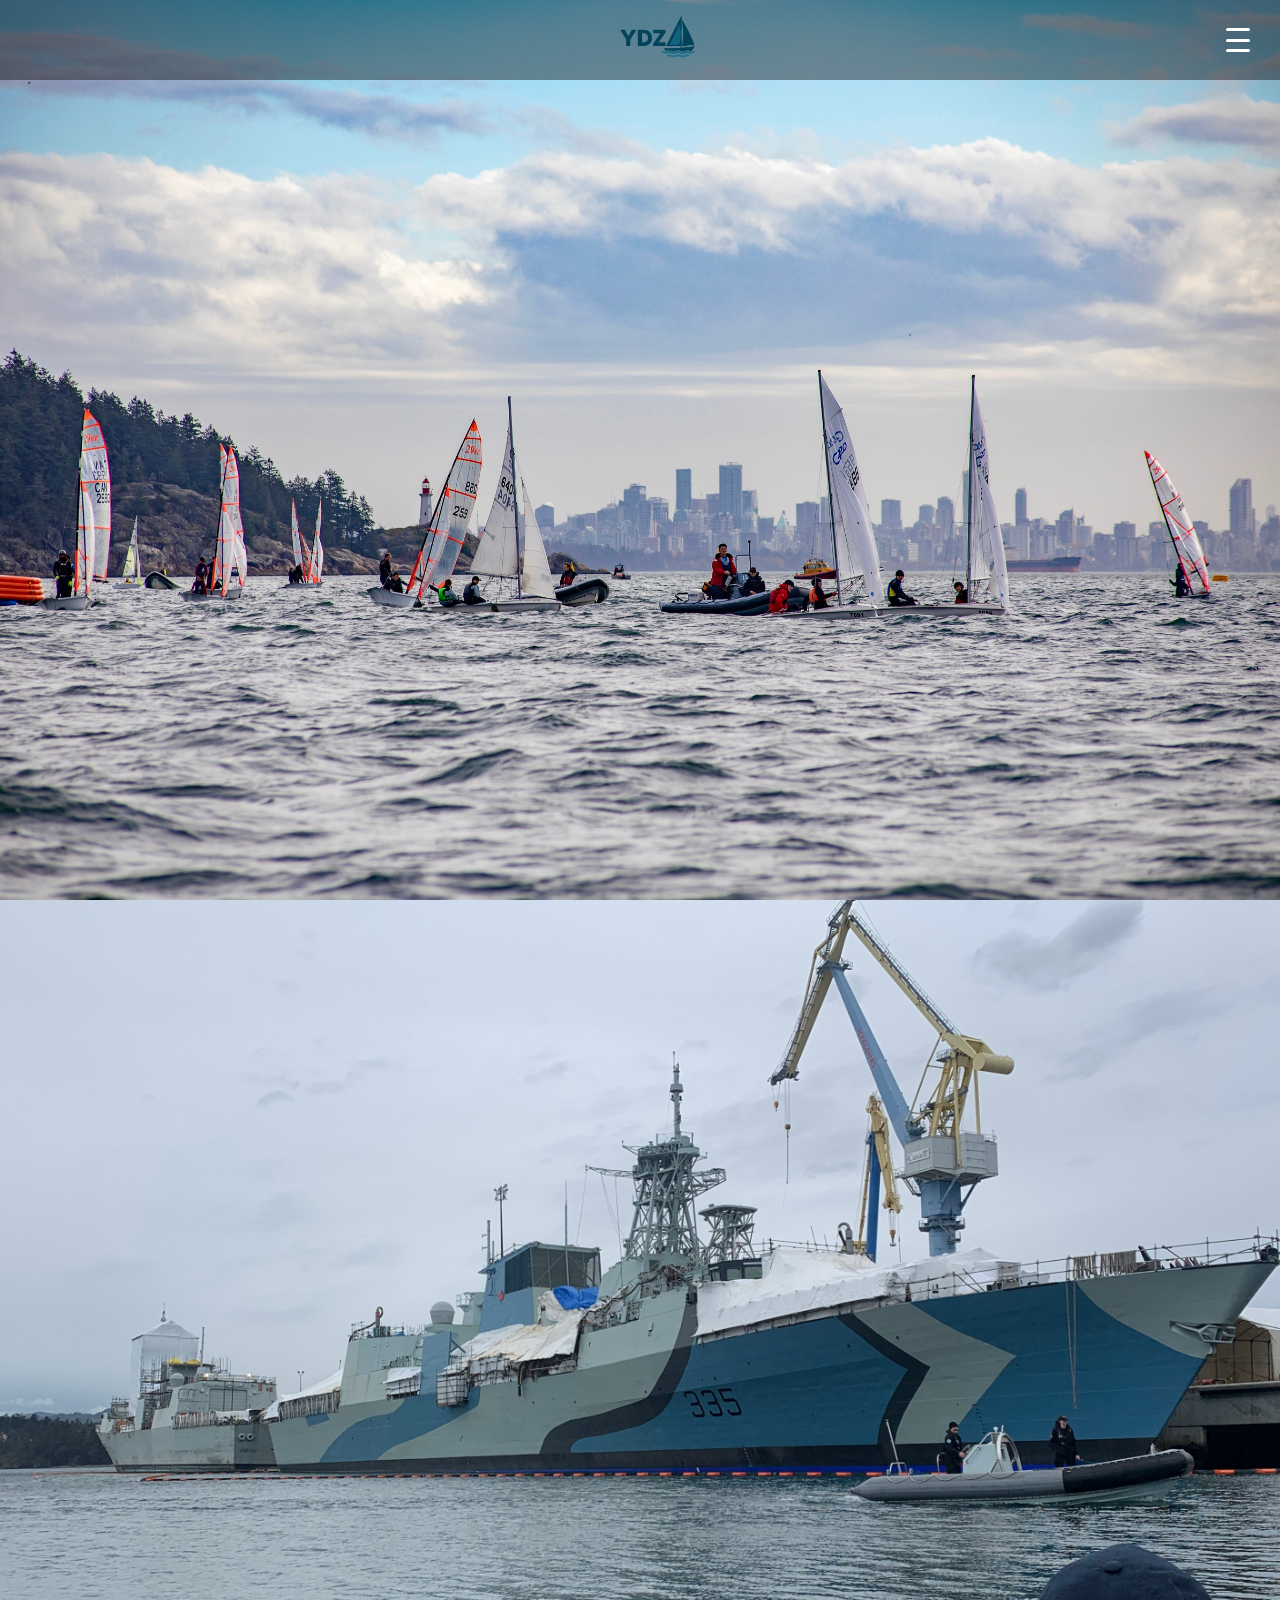
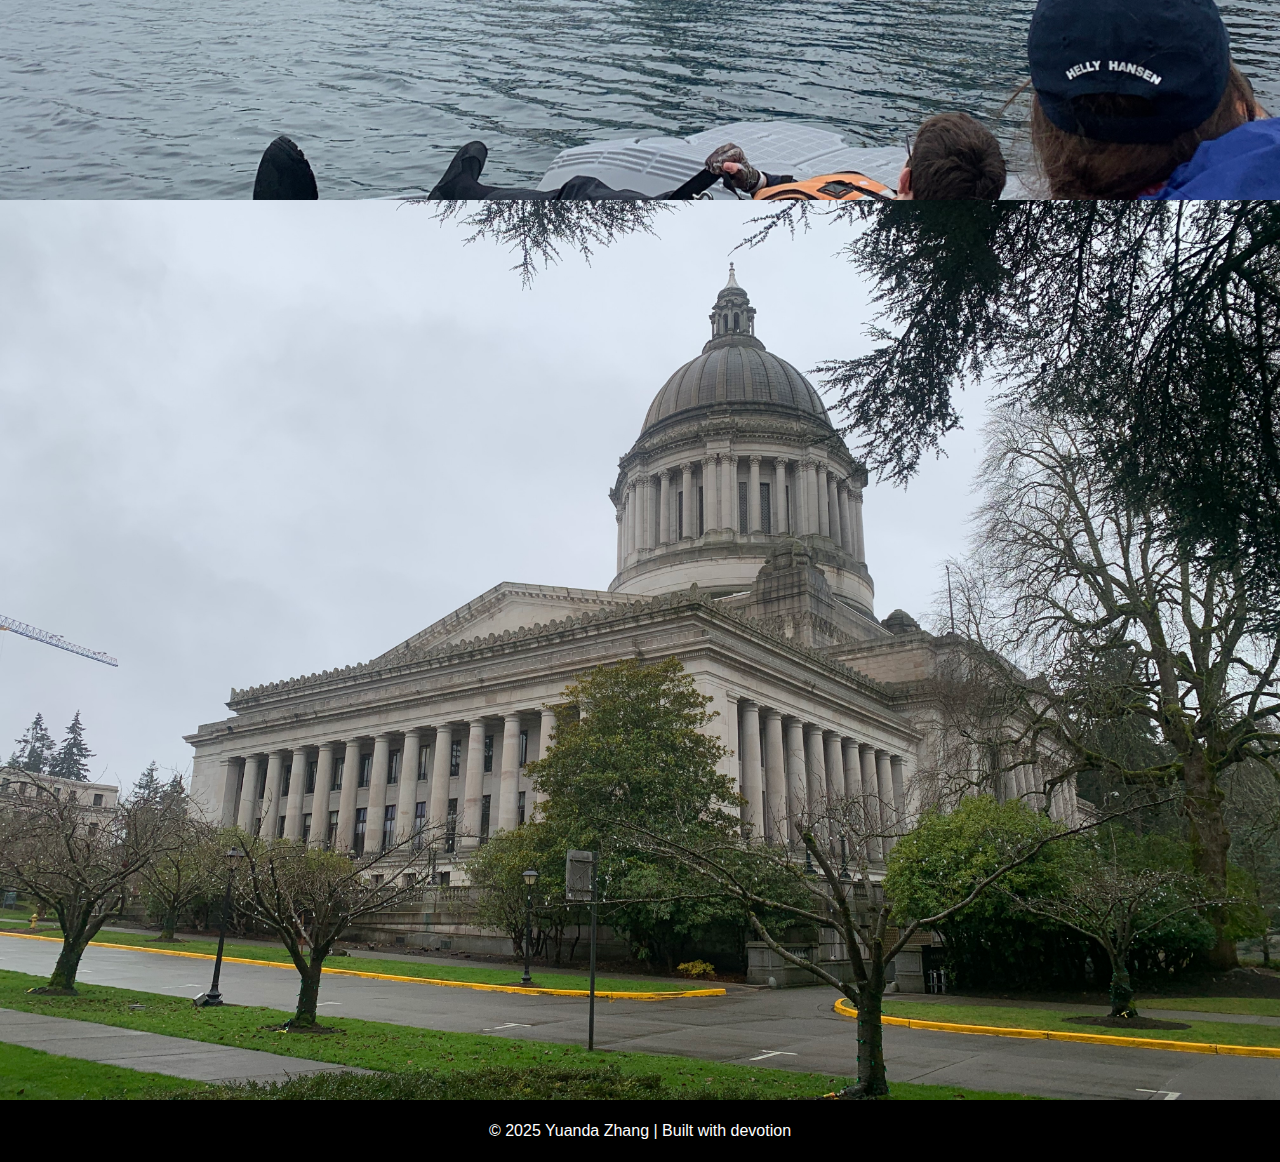
==== commit d2a465c7: "Update index.html" ====
--- a/index.html
+++ b/index.html
@@ -50,7 +50,7 @@
         .dropdown {
             position: absolute;
             top: 50%;
-            right: 20px;
+            right: 70px;
             transform: translateY(-50%);
         }
         .menu-button {
@@ -102,9 +102,10 @@
             background: black;
             color: white;
             text-align: center;
-            padding: 8px 0; /* Thinner footer */
+            padding: 6px 0; /* Thinner footer */
             position: relative;
             z-index: 5;
+            font-family: Arial, sans-serif;
         }
     </style>
 </head>
